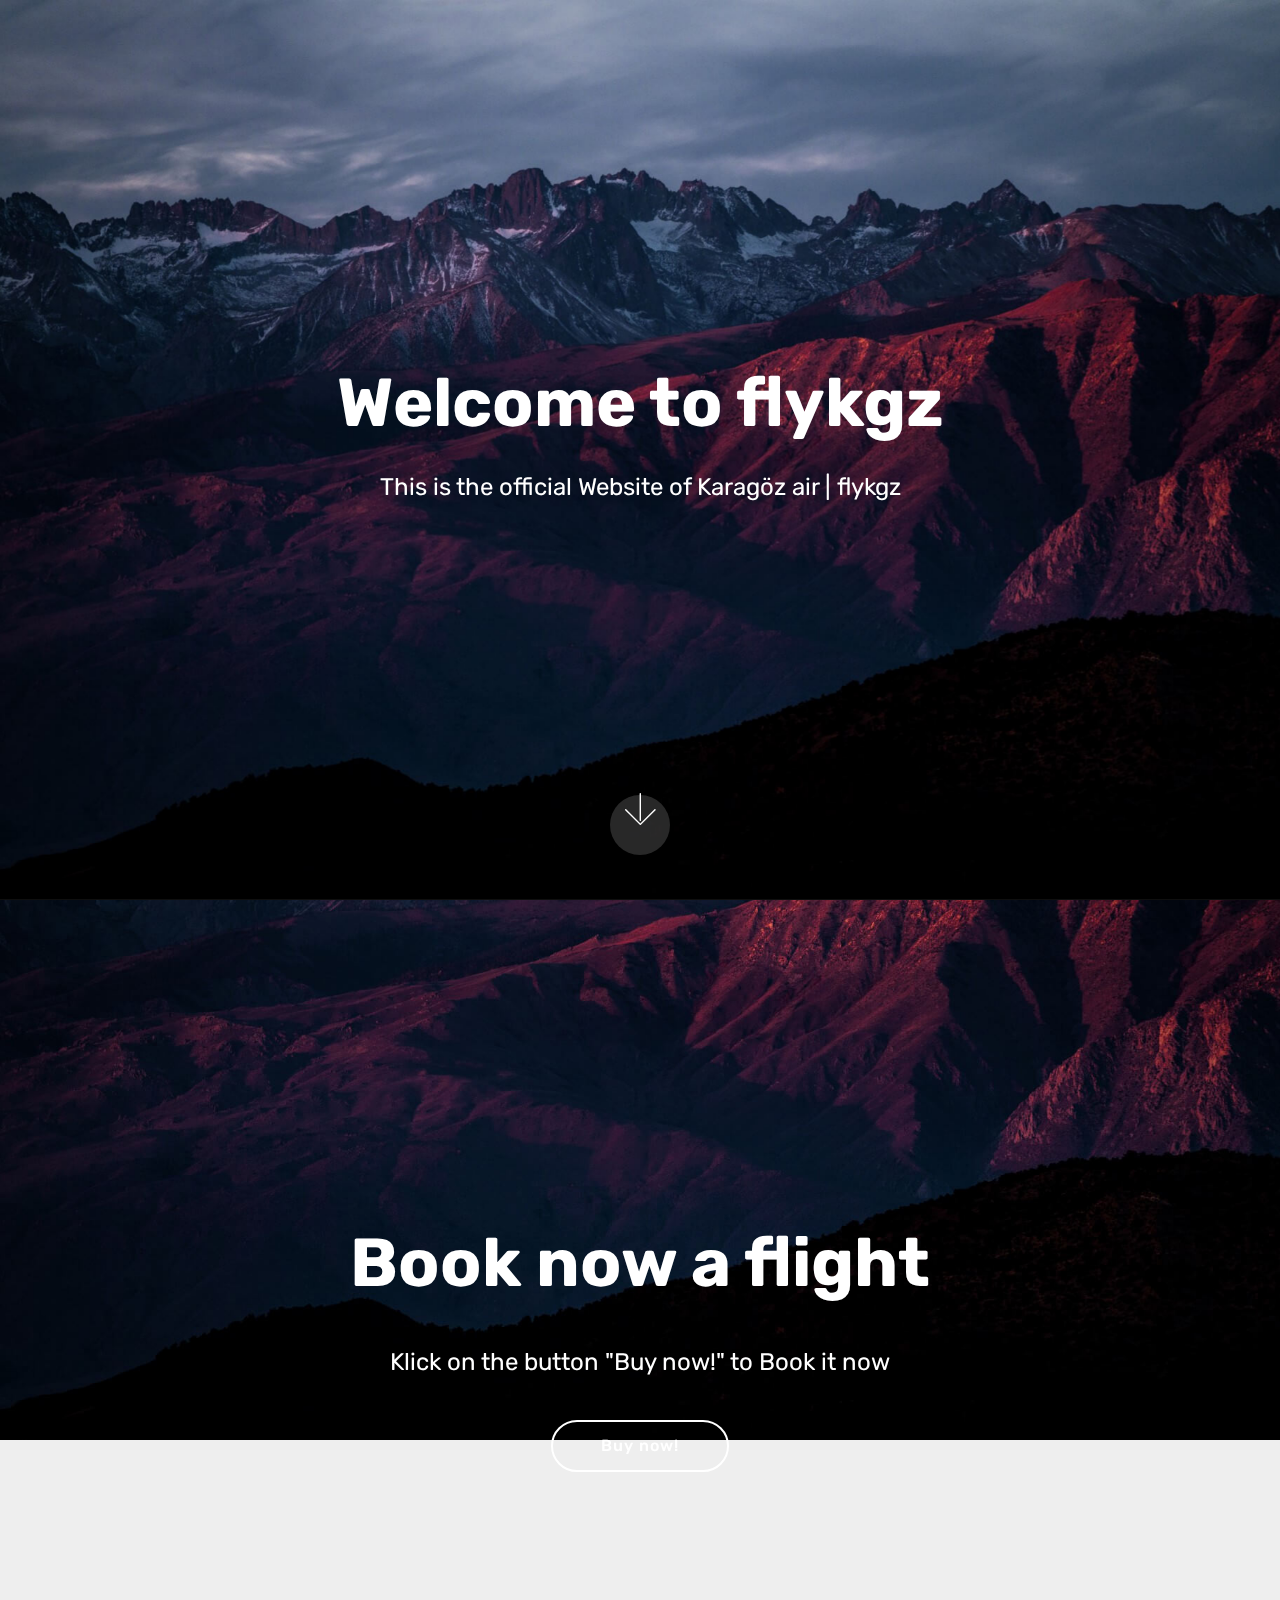
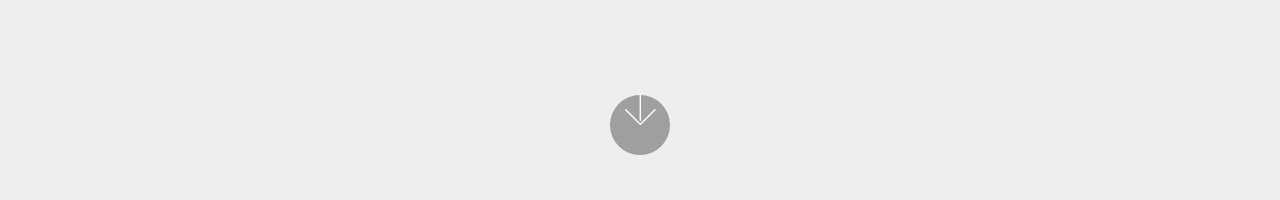
==== index.html @ a1744040 "create github pages" ====
<!DOCTYPE html>
<html >
<head>
  <!-- Site made with Mobirise Website Builder v4.7.2, https://mobirise.com -->
  <meta charset="UTF-8">
  <meta http-equiv="X-UA-Compatible" content="IE=edge">
  <meta name="generator" content="Mobirise v4.7.2, mobirise.com">
  <meta name="viewport" content="width=device-width, initial-scale=1, minimum-scale=1">
  <link rel="shortcut icon" href="assets/images/logo4.png" type="image/x-icon">
  <meta name="description" content="">
  <title>Home</title>
  <link rel="stylesheet" href="assets/web/assets/mobirise-icons/mobirise-icons.css">
  <link rel="stylesheet" href="assets/tether/tether.min.css">
  <link rel="stylesheet" href="assets/bootstrap/css/bootstrap.min.css">
  <link rel="stylesheet" href="assets/bootstrap/css/bootstrap-grid.min.css">
  <link rel="stylesheet" href="assets/bootstrap/css/bootstrap-reboot.min.css">
  <link rel="stylesheet" href="assets/theme/css/style.css">
  <link rel="stylesheet" href="assets/mobirise/css/mbr-additional.css" type="text/css">
  
  
  
</head>
<body>
  <section class="cid-qRtI6xSHS1 mbr-fullscreen mbr-parallax-background" id="header2-f">

    

    

    <div class="container align-center">
        <div class="row justify-content-md-center">
            <div class="mbr-white col-md-10">
                <h1 class="mbr-section-title mbr-bold pb-3 mbr-fonts-style display-1">
                    Welcome to flykgz</h1>
                
                <p class="mbr-text pb-3 mbr-fonts-style display-5">This is the official Website of Karagöz air | flykgz</p>
                
            </div>
        </div>
    </div>
    <div class="mbr-arrow hidden-sm-down" aria-hidden="true">
        <a href="#next">
            <i class="mbri-down mbr-iconfont"></i>
        </a>
    </div>
</section>

<section class="engine"><a href="https://mobirise.me/r">free bootstrap template</a></section><section class="cid-qRtIk9mfCb mbr-fullscreen mbr-parallax-background" id="header2-h">

    

    

    <div class="container align-center">
        <div class="row justify-content-md-center">
            <div class="mbr-white col-md-10">
                <h1 class="mbr-section-title mbr-bold pb-3 mbr-fonts-style display-1"><p>
                    Book now a flight</p></h1>
                
                <p class="mbr-text pb-3 mbr-fonts-style display-5">
                    Klick on the button "Buy now!" to Book it now</p>
                <div class="mbr-section-btn"><a class="btn btn-md btn-white-outline display-4" href="https://mobirise.com">Buy now!</a></div>
            </div>
        </div>
    </div>
    <div class="mbr-arrow hidden-sm-down" aria-hidden="true">
        <a href="#next">
            <i class="mbri-down mbr-iconfont"></i>
        </a>
    </div>
</section>


  <script src="assets/web/assets/jquery/jquery.min.js"></script>
  <script src="assets/popper/popper.min.js"></script>
  <script src="assets/tether/tether.min.js"></script>
  <script src="assets/bootstrap/js/bootstrap.min.js"></script>
  <script src="assets/smoothscroll/smooth-scroll.js"></script>
  <script src="assets/parallax/jarallax.min.js"></script>
  <script src="assets/theme/js/script.js"></script>
  
  
</body>
</html>
---- assets/web/assets/mobirise-icons/mobirise-icons.css ----
@font-face {
  font-family: 'MobiriseIcons';
  src:  url('mobirise-icons.eot?spat4u');
  src:  url('mobirise-icons.eot?spat4u#iefix') format('embedded-opentype'),
    url('mobirise-icons.ttf?spat4u') format('truetype'),
    url('mobirise-icons.woff?spat4u') format('woff'),
    url('mobirise-icons.svg?spat4u#MobiriseIcons') format('svg');
  font-weight: normal;
  font-style: normal;
}

[class^="mbri-"], [class*=" mbri-"] {
  /* use !important to prevent issues with browser extensions that change fonts */
  font-family: MobiriseIcons !important;
  speak: none;
  font-style: normal;
  font-weight: normal;
  font-variant: normal;
  text-transform: none;
  line-height: 1;

  /* Better Font Rendering =========== */
  -webkit-font-smoothing: antialiased;
  -moz-osx-font-smoothing: grayscale;
}

.mbri-add-submenu:before {
  content: "\e900";
}
.mbri-alert:before {
  content: "\e901";
}
.mbri-align-center:before {
  content: "\e902";
}
.mbri-align-justify:before {
  content: "\e903";
}
.mbri-align-left:before {
  content: "\e904";
}
.mbri-align-right:before {
  content: "\e905";
}
.mbri-android:before {
  content: "\e906";
}
.mbri-apple:before {
  content: "\e907";
}
.mbri-arrow-down:before {
  content: "\e908";
}
.mbri-arrow-next:before {
  content: "\e909";
}
.mbri-arrow-prev:before {
  content: "\e90a";
}
.mbri-arrow-up:before {
  content: "\e90b";
}
.mbri-bold:before {
  content: "\e90c";
}
.mbri-bookmark:before {
  content: "\e90d";
}
.mbri-bootstrap:before {
  content: "\e90e";
}
.mbri-briefcase:before {
  content: "\e90f";
}
.mbri-browse:before {
  content: "\e910";
}
.mbri-bulleted-list:before {
  content: "\e911";
}
.mbri-calendar:before {
  content: "\e912";
}
.mbri-camera:before {
  content: "\e913";
}
.mbri-cart-add:before {
  content: "\e914";
}
.mbri-cart-full:before {
  content: "\e915";
}
.mbri-cash:before {
  content: "\e916";
}
.mbri-change-style:before {
  content: "\e917";
}
.mbri-chat:before {
  content: "\e918";
}
.mbri-clock:before {
  content: "\e919";
}
.mbri-close:before {
  content: "\e91a";
}
.mbri-cloud:before {
  content: "\e91b";
}
.mbri-code:before {
  content: "\e91c";
}
.mbri-contact-form:before {
  content: "\e91d";
}
.mbri-credit-card:before {
  content: "\e91e";
}
.mbri-cursor-click:before {
  content: "\e91f";
}
.mbri-cust-feedback:before {
  content: "\e920";
}
.mbri-database:before {
  content: "\e921";
}
.mbri-delivery:before {
  content: "\e922";
}
.mbri-desktop:before {
  content: "\e923";
}
.mbri-devices:before {
  content: "\e924";
}
.mbri-down:before {
  content: "\e925";
}
.mbri-download:before {
  content: "\e989";
}
.mbri-drag-n-drop:before {
  content: "\e927";
}
.mbri-drag-n-drop2:before {
  content: "\e928";
}
.mbri-edit:before {
  content: "\e929";
}
.mbri-edit2:before {
  content: "\e92a";
}
.mbri-error:before {
  content: "\e92b";
}
.mbri-extension:before {
  content: "\e92c";
}
.mbri-features:before {
  content: "\e92d";
}
.mbri-file:before {
  content: "\e92e";
}
.mbri-flag:before {
  content: "\e92f";
}
.mbri-folder:before {
  content: "\e930";
}
.mbri-gift:before {
  content: "\e931";
}
.mbri-github:before {
  content: "\e932";
}
.mbri-globe:before {
  content: "\e933";
}
.mbri-globe-2:before {
  content: "\e934";
}
.mbri-growing-chart:before {
  content: "\e935";
}
.mbri-hearth:before {
  content: "\e936";
}
.mbri-help:before {
  content: "\e937";
}
.mbri-home:before {
  content: "\e938";
}
.mbri-hot-cup:before {
  content: "\e939";
}
.mbri-idea:before {
  content: "\e93a";
}
.mbri-image-gallery:before {
  content: "\e93b";
}
.mbri-image-slider:before {
  content: "\e93c";
}
.mbri-info:before {
  content: "\e93d";
}
.mbri-italic:before {
  content: "\e93e";
}
.mbri-key:before {
  content: "\e93f";
}
.mbri-laptop:before {
  content: "\e940";
}
.mbri-layers:before {
  content: "\e941";
}
.mbri-left-right:before {
  content: "\e942";
}
.mbri-left:before {
  content: "\e943";
}
.mbri-letter:before {
  content: "\e944";
}
.mbri-like:before {
  content: "\e945";
}
.mbri-link:before {
  content: "\e946";
}
.mbri-lock:before {
  content: "\e947";
}
.mbri-login:before {
  content: "\e948";
}
.mbri-logout:before {
  content: "\e949";
}
.mbri-magic-stick:before {
  content: "\e94a";
}
.mbri-map-pin:before {
  content: "\e94b";
}
.mbri-menu:before {
  content: "\e94c";
}
.mbri-mobile:before {
  content: "\e94d";
}
.mbri-mobile2:before {
  content: "\e94e";
}
.mbri-mobirise:before {
  content: "\e94f";
}
.mbri-more-horizontal:before {
  content: "\e950";
}
.mbri-more-vertical:before {
  content: "\e951";
}
.mbri-music:before {
  content: "\e952";
}
.mbri-new-file:before {
  content: "\e953";
}
.mbri-numbered-list:before {
  content: "\e954";
}
.mbri-opened-folder:before {
  content: "\e955";
}
.mbri-pages:before {
  content: "\e956";
}
.mbri-paper-plane:before {
  content: "\e957";
}
.mbri-paperclip:before {
  content: "\e958";
}
.mbri-photo:before {
  content: "\e959";
}
.mbri-photos:before {
  content: "\e95a";
}
.mbri-pin:before {
  content: "\e95b";
}
.mbri-play:before {
  content: "\e95c";
}
.mbri-plus:before {
  content: "\e95d";
}
.mbri-preview:before {
  content: "\e95e";
}
.mbri-print:before {
  content: "\e95f";
}
.mbri-protect:before {
  content: "\e960";
}
.mbri-question:before {
  content: "\e961";
}
.mbri-quote-left:before {
  content: "\e962";
}
.mbri-quote-right:before {
  content: "\e963";
}
.mbri-refresh:before {
  content: "\e964";
}
.mbri-responsive:before {
  content: "\e965";
}
.mbri-right:before {
  content: "\e966";
}
.mbri-rocket:before {
  content: "\e967";
}
.mbri-sad-face:before {
  content: "\e968";
}
.mbri-sale:before {
  content: "\e969";
}
.mbri-save:before {
  content: "\e96a";
}
.mbri-search:before {
  content: "\e96b";
}
.mbri-setting:before {
  content: "\e96c";
}
.mbri-setting2:before {
  content: "\e96d";
}
.mbri-setting3:before {
  content: "\e96e";
}
.mbri-share:before {
  content: "\e96f";
}
.mbri-shopping-bag:before {
  content: "\e970";
}
.mbri-shopping-basket:before {
  content: "\e971";
}
.mbri-shopping-cart:before {
  content: "\e972";
}
.mbri-sites:before {
  content: "\e973";
}
.mbri-smile-face:before {
  content: "\e974";
}
.mbri-speed:before {
  content: "\e975";
}
.mbri-star:before {
  content: "\e976";
}
.mbri-success:before {
  content: "\e977";
}
.mbri-sun:before {
  content: "\e978";
}
.mbri-sun2:before {
  content: "\e979";
}
.mbri-tablet:before {
  content: "\e97a";
}
.mbri-tablet-vertical:before {
  content: "\e97b";
}
.mbri-target:before {
  content: "\e97c";
}
.mbri-timer:before {
  content: "\e97d";
}
.mbri-to-ftp:before {
  content: "\e97e";
}
.mbri-to-local-drive:before {
  content: "\e97f";
}
.mbri-touch-swipe:before {
  content: "\e980";
}
.mbri-touch:before {
  content: "\e981";
}
.mbri-trash:before {
  content: "\e982";
}
.mbri-underline:before {
  content: "\e983";
}
.mbri-unlink:before {
  content: "\e984";
}
.mbri-unlock:before {
  content: "\e985";
}
.mbri-up-down:before {
  content: "\e986";
}
.mbri-up:before {
  content: "\e987";
}
.mbri-update:before {
  content: "\e988";
}
.mbri-upload:before {
 content: "\e926"; 
}
.mbri-user:before {
  content: "\e98a";
}
.mbri-user2:before {
  content: "\e98b";
}
.mbri-users:before {
  content: "\e98c";
}
.mbri-video:before {
  content: "\e98d";
}
.mbri-video-play:before {
  content: "\e98e";
}
.mbri-watch:before {
  content: "\e98f";
}
.mbri-website-theme:before {
  content: "\e990";
}
.mbri-wifi:before {
  content: "\e991";
}
.mbri-windows:before {
  content: "\e992";
}
.mbri-zoom-out:before {
  content: "\e993";
}
.mbri-redo:before {
  content: "\e994";
}
.mbri-undo:before {
  content: "\e995";
}
---- assets/theme/css/style.css ----
/*!
 * Mobirise v4 theme (https://mobirise.com/)
 * Copyright 2017 Mobirise
 */
section {
  background-color: #eeeeee; }

section,
.container,
.container-fluid {
  position: relative;
  word-wrap: break-word; }

a.mbr-iconfont:hover {
  text-decoration: none; }

.article .lead p, .article .lead ul, .article .lead ol, .article .lead pre, .article .lead blockquote {
  margin-bottom: 0; }

a {
  font-style: normal;
  font-weight: 400;
  cursor: pointer; }
  a, a:hover {
    text-decoration: none; }

figure {
  margin-bottom: 0; }

body {
  color: #232323; }

h1, h2, h3, h4, h5, h6,
.h1, .h2, .h3, .h4, .h5, .h6,
.display-1, .display-2, .display-3, .display-4 {
  line-height: 1;
  word-break: break-word;
  word-wrap: break-word; }

b, strong {
  font-weight: bold; }

blockquote {
  padding: 10px 0 10px 20px;
  position: relative;
  border-left: 2px solid;
  border-color: #ff3366; }

input:-webkit-autofill, input:-webkit-autofill:hover, input:-webkit-autofill:focus, input:-webkit-autofill:active {
  transition-delay: 9999s;
  transition-property: background-color, color; }

textarea[type="hidden"] {
  display: none; }

body {
  position: relative; }

section {
  background-position: 50% 50%;
  background-repeat: no-repeat;
  background-size: cover; }
  section .mbr-background-video,
  section .mbr-background-video-preview {
    position: absolute;
    bottom: 0;
    left: 0;
    right: 0;
    top: 0; }

.hidden {
  visibility: hidden; }

.mbr-z-index20 {
  z-index: 20; }

/*! Base colors */
.mbr-white {
  color: #ffffff; }

.mbr-black {
  color: #000000; }

.mbr-bg-white {
  background-color: #ffffff; }

.mbr-bg-black {
  background-color: #000000; }

/*! Text-aligns */
.align-left {
  text-align: left; }

.align-center {
  text-align: center; }

.align-right {
  text-align: right; }

@media (max-width: 767px) {
  .align-left, .align-center, .align-right, .mbr-section-btn, .mbr-section-title {
    text-align: center; } }
/*! Font-weight  */
.mbr-light {
  font-weight: 300; }

.mbr-regular {
  font-weight: 400; }

.mbr-semibold {
  font-weight: 500; }

.mbr-bold {
  font-weight: 700; }

/*! Media  */
.media-size-item {
  -webkit-flex: 1 1 auto;
  -moz-flex: 1 1 auto;
  -ms-flex: 1 1 auto;
  -o-flex: 1 1 auto;
  flex: 1 1 auto; }

.media-content {
  -webkit-flex-basis: 100%;
  flex-basis: 100%; }

.media-container-row {
  display: -ms-flexbox;
  display: -webkit-flex;
  display: flex;
  -webkit-flex-direction: row;
  -ms-flex-direction: row;
  flex-direction: row;
  -webkit-flex-wrap: wrap;
  -ms-flex-wrap: wrap;
  flex-wrap: wrap;
  -webkit-justify-content: center;
  -ms-flex-pack: center;
  justify-content: center;
  -webkit-align-content: center;
  -ms-flex-line-pack: center;
  align-content: center;
  -webkit-align-items: start;
  -ms-flex-align: start;
  align-items: start; }
  .media-container-row .media-size-item {
    width: 400px; }

.media-container-column {
  display: -ms-flexbox;
  display: -webkit-flex;
  display: flex;
  -webkit-flex-direction: column;
  -ms-flex-direction: column;
  flex-direction: column;
  -webkit-flex-wrap: wrap;
  -ms-flex-wrap: wrap;
  flex-wrap: wrap;
  -webkit-justify-content: center;
  -ms-flex-pack: center;
  justify-content: center;
  -webkit-align-content: center;
  -ms-flex-line-pack: center;
  align-content: center;
  -webkit-align-items: stretch;
  -ms-flex-align: stretch;
  align-items: stretch; }
  .media-container-column > * {
    width: 100%; }

@media (min-width: 992px) {
  .media-container-row {
    -webkit-flex-wrap: nowrap;
    -ms-flex-wrap: nowrap;
    flex-wrap: nowrap; } }
figure {
  overflow: hidden; }

figure[mbr-media-size] {
  transition: width 0.1s; }

.mbr-figure img, .mbr-figure iframe {
  display: block;
  width: 100%; }

.card {
  background-color: transparent;
  border: none; }

.card-img {
  text-align: center;
  flex-shrink: 0; }

.media {
  max-width: 100%;
  margin: 0 auto; }

.mbr-figure {
  -ms-flex-item-align: center;
  -ms-grid-row-align: center;
  -webkit-align-self: center;
  align-self: center; }

.media-container > div {
  max-width: 100%; }

.mbr-figure img, .card-img img {
  width: 100%; }

@media (max-width: 991px) {
  .media-size-item {
    width: auto !important; }

  .media {
    width: auto; }

  .mbr-figure {
    width: 100% !important; } }
/*! Buttons */
.mbr-section-btn {
  margin-left: -.25rem;
  margin-right: -.25rem;
  font-size: 0; }

nav .mbr-section-btn {
  margin-left: 0rem;
  margin-right: 0rem; }

/*! Btn icon margin */
.btn .mbr-iconfont, .btn.btn-sm .mbr-iconfont {
  cursor: pointer;
  margin-right: 0.5rem; }

.btn.btn-md .mbr-iconfont, .btn.btn-md .mbr-iconfont {
  margin-right: 0.8rem; }

.mbr-regular {
  font-weight: 400; }

.mbr-semibold {
  font-weight: 500; }

.mbr-bold {
  font-weight: 700; }

[type="submit"] {
  -webkit-appearance: none; }

/*! Full-screen */
.mbr-fullscreen .mbr-overlay {
  min-height: 100vh; }

.mbr-fullscreen {
  display: flex;
  display: -webkit-flex;
  display: -moz-flex;
  display: -ms-flex;
  display: -o-flex;
  align-items: center;
  -webkit-align-items: center;
  min-height: 100vh;
  padding-top: 3rem;
  padding-bottom: 3rem; }

/*! Map */
.map {
  height: 25rem;
  position: relative; }
  .map iframe {
    width: 100%;
    height: 100%; }

/* Form */
.form-asterisk {
  font-family: initial;
  position: absolute;
  top: -2px;
  font-weight: normal; }

/*! Scroll to top arrow */
.mbr-arrow-up {
  bottom: 25px;
  right: 90px;
  position: fixed;
  text-align: right;
  z-index: 5000;
  color: #ffffff;
  font-size: 32px;
  transform: rotate(180deg);
  -webkit-transform: rotate(180deg); }

.mbr-arrow-up a {
  background: rgba(0, 0, 0, 0.2);
  border-radius: 3px;
  color: #fff;
  display: inline-block;
  height: 60px;
  width: 60px;
  outline-style: none !important;
  position: relative;
  text-decoration: none;
  transition: all .3s ease-in-out;
  cursor: pointer;
  text-align: center; }
  .mbr-arrow-up a:hover {
    background-color: rgba(0, 0, 0, 0.4); }
  .mbr-arrow-up a i {
    line-height: 60px; }

.mbr-arrow-up-icon {
  display: block;
  color: #fff; }

.mbr-arrow-up-icon::before {
  content: "\203a";
  display: inline-block;
  font-family: serif;
  font-size: 32px;
  line-height: 1;
  font-style: normal;
  position: relative;
  top: 6px;
  left: -4px;
  -webkit-transform: rotate(-90deg);
  transform: rotate(-90deg); }

/*! Arrow Down */
.mbr-arrow {
  position: absolute;
  bottom: 45px;
  left: 50%;
  width: 60px;
  height: 60px;
  cursor: pointer;
  background-color: rgba(80, 80, 80, 0.5);
  border-radius: 50%;
  -webkit-transform: translateX(-50%);
  transform: translateX(-50%); }
  .mbr-arrow > a {
    display: inline-block;
    text-decoration: none;
    outline-style: none;
    -webkit-animation: arrowdown 1.7s ease-in-out infinite;
    animation: arrowdown 1.7s ease-in-out infinite; }
    .mbr-arrow > a > i {
      position: absolute;
      top: -2px;
      left: 15px;
      font-size: 2rem; }

@keyframes arrowdown {
  0% {
    transform: translateY(0px);
    -webkit-transform: translateY(0px); }
  50% {
    transform: translateY(-5px);
    -webkit-transform: translateY(-5px); }
  100% {
    transform: translateY(0px);
    -webkit-transform: translateY(0px); } }
@-webkit-keyframes arrowdown {
  0% {
    transform: translateY(0px);
    -webkit-transform: translateY(0px); }
  50% {
    transform: translateY(-5px);
    -webkit-transform: translateY(-5px); }
  100% {
    transform: translateY(0px);
    -webkit-transform: translateY(0px); } }
@media (max-width: 500px) {
  .mbr-arrow-up {
    left: 50%;
    right: auto;
    transform: translateX(-50%) rotate(180deg);
    -webkit-transform: translateX(-50%) rotate(180deg); } }
/*Gradients animation*/
@keyframes gradient-animation {
  from {
    background-position: 0% 100%;
    animation-timing-function: ease-in-out; }
  to {
    background-position: 100% 0%;
    animation-timing-function: ease-in-out; } }
@-webkit-keyframes gradient-animation {
  from {
    background-position: 0% 100%;
    animation-timing-function: ease-in-out; }
  to {
    background-position: 100% 0%;
    animation-timing-function: ease-in-out; } }
.bg-gradient {
  background-size: 200% 200%;
  animation: gradient-animation 5s infinite alternate;
  -webkit-animation: gradient-animation 5s infinite alternate; }

.menu .navbar-brand {
  display: -webkit-flex; }
  .menu .navbar-brand span {
    display: flex;
    display: -webkit-flex; }
  .menu .navbar-brand .navbar-caption-wrap {
    display: -webkit-flex; }
  .menu .navbar-brand .navbar-logo img {
    display: -webkit-flex; }
@media (min-width: 768px) and (max-width: 991px) {
  .menu .navbar-toggleable-sm .navbar-nav {
    display: -webkit-box;
    display: -webkit-flex;
    display: -ms-flexbox; } }
@media (min-width: 992px) {
  .menu .navbar-nav.nav-dropdown {
    display: -webkit-flex; }
  .menu .navbar-toggleable-sm .navbar-collapse {
    display: -webkit-flex !important; } }

/*# sourceMappingURL=style.css.map */
.engine {
	position: absolute;
	text-indent: -2400px;
	text-align: center;
	padding: 0;
	top: 0;
	left: -2400px;
}
---- assets/mobirise/css/mbr-additional.css ----
@import url(https://fonts.googleapis.com/css?family=Rubik:300,300i,400,400i,500,500i,700,700i,900,900i);





body {
  font-style: normal;
  line-height: 1.5;
}
.mbr-section-title {
  font-style: normal;
  line-height: 1.2;
}
.mbr-section-subtitle {
  line-height: 1.3;
}
.mbr-text {
  font-style: normal;
  line-height: 1.6;
}
.display-1 {
  font-family: 'Rubik', sans-serif;
  font-size: 4.25rem;
}
.display-1 > .mbr-iconfont {
  font-size: 6.8rem;
}
.display-2 {
  font-family: 'Rubik', sans-serif;
  font-size: 3rem;
}
.display-2 > .mbr-iconfont {
  font-size: 4.8rem;
}
.display-4 {
  font-family: 'Rubik', sans-serif;
  font-size: 1rem;
}
.display-4 > .mbr-iconfont {
  font-size: 1.6rem;
}
.display-5 {
  font-family: 'Rubik', sans-serif;
  font-size: 1.5rem;
}
.display-5 > .mbr-iconfont {
  font-size: 2.4rem;
}
.display-7 {
  font-family: 'Rubik', sans-serif;
  font-size: 1rem;
}
.display-7 > .mbr-iconfont {
  font-size: 1.6rem;
}
/* ---- Fluid typography for mobile devices ---- */
/* 1.4 - font scale ratio ( bootstrap == 1.42857 ) */
/* 100vw - current viewport width */
/* (48 - 20)  48 == 48rem == 768px, 20 == 20rem == 320px(minimal supported viewport) */
/* 0.65 - min scale variable, may vary */
@media (max-width: 768px) {
  .display-1 {
    font-size: 3.4rem;
    font-size: calc( 2.1374999999999997rem + (4.25 - 2.1374999999999997) * ((100vw - 20rem) / (48 - 20)));
    line-height: calc( 1.4 * (2.1374999999999997rem + (4.25 - 2.1374999999999997) * ((100vw - 20rem) / (48 - 20))));
  }
  .display-2 {
    font-size: 2.4rem;
    font-size: calc( 1.7rem + (3 - 1.7) * ((100vw - 20rem) / (48 - 20)));
    line-height: calc( 1.4 * (1.7rem + (3 - 1.7) * ((100vw - 20rem) / (48 - 20))));
  }
  .display-4 {
    font-size: 0.8rem;
    font-size: calc( 1rem + (1 - 1) * ((100vw - 20rem) / (48 - 20)));
    line-height: calc( 1.4 * (1rem + (1 - 1) * ((100vw - 20rem) / (48 - 20))));
  }
  .display-5 {
    font-size: 1.2rem;
    font-size: calc( 1.175rem + (1.5 - 1.175) * ((100vw - 20rem) / (48 - 20)));
    line-height: calc( 1.4 * (1.175rem + (1.5 - 1.175) * ((100vw - 20rem) / (48 - 20))));
  }
}
/* Buttons */
.btn {
  font-weight: 500;
  border-width: 2px;
  font-style: normal;
  letter-spacing: 1px;
  margin: .4rem .8rem;
  white-space: normal;
  -webkit-transition: all 0.3s ease-in-out;
  -moz-transition: all 0.3s ease-in-out;
  transition: all 0.3s ease-in-out;
  padding: 1rem 3rem;
  border-radius: 3px;
  display: inline-flex;
  align-items: center;
  justify-content: center;
  word-break: break-word;
}
.btn-sm {
  font-weight: 500;
  letter-spacing: 1px;
  -webkit-transition: all 0.3s ease-in-out;
  -moz-transition: all 0.3s ease-in-out;
  transition: all 0.3s ease-in-out;
  padding: 0.6rem 1.5rem;
  border-radius: 3px;
}
.btn-md {
  font-weight: 500;
  letter-spacing: 1px;
  margin: .4rem .8rem !important;
  -webkit-transition: all 0.3s ease-in-out;
  -moz-transition: all 0.3s ease-in-out;
  transition: all 0.3s ease-in-out;
  padding: 1rem 3rem;
  border-radius: 3px;
}
.btn-lg {
  font-weight: 500;
  letter-spacing: 1px;
  margin: .4rem .8rem !important;
  -webkit-transition: all 0.3s ease-in-out;
  -moz-transition: all 0.3s ease-in-out;
  transition: all 0.3s ease-in-out;
  padding: 1.2rem 3.2rem;
  border-radius: 3px;
}
.bg-primary {
  background-color: #149dcc !important;
}
.bg-success {
  background-color: #f7ed4a !important;
}
.bg-info {
  background-color: #82786e !important;
}
.bg-warning {
  background-color: #879a9f !important;
}
.bg-danger {
  background-color: #b1a374 !important;
}
.btn-primary,
.btn-primary:active {
  background-color: #149dcc !important;
  border-color: #149dcc !important;
  color: #ffffff !important;
}
.btn-primary:hover,
.btn-primary:focus,
.btn-primary.focus,
.btn-primary.active {
  color: #ffffff !important;
  background-color: #0d6786 !important;
  border-color: #0d6786 !important;
}
.btn-primary.disabled,
.btn-primary:disabled {
  color: #ffffff !important;
  background-color: #0d6786 !important;
  border-color: #0d6786 !important;
}
.btn-secondary,
.btn-secondary:active {
  background-color: #ff3366 !important;
  border-color: #ff3366 !important;
  color: #ffffff !important;
}
.btn-secondary:hover,
.btn-secondary:focus,
.btn-secondary.focus,
.btn-secondary.active {
  color: #ffffff !important;
  background-color: #e50039 !important;
  border-color: #e50039 !important;
}
.btn-secondary.disabled,
.btn-secondary:disabled {
  color: #ffffff !important;
  background-color: #e50039 !important;
  border-color: #e50039 !important;
}
.btn-info,
.btn-info:active {
  background-color: #82786e !important;
  border-color: #82786e !important;
  color: #ffffff !important;
}
.btn-info:hover,
.btn-info:focus,
.btn-info.focus,
.btn-info.active {
  color: #ffffff !important;
  background-color: #59524b !important;
  border-color: #59524b !important;
}
.btn-info.disabled,
.btn-info:disabled {
  color: #ffffff !important;
  background-color: #59524b !important;
  border-color: #59524b !important;
}
.btn-success,
.btn-success:active {
  background-color: #f7ed4a !important;
  border-color: #f7ed4a !important;
  color: #3f3c03 !important;
}
.btn-success:hover,
.btn-success:focus,
.btn-success.focus,
.btn-success.active {
  color: #3f3c03 !important;
  background-color: #eadd0a !important;
  border-color: #eadd0a !important;
}
.btn-success.disabled,
.btn-success:disabled {
  color: #3f3c03 !important;
  background-color: #eadd0a !important;
  border-color: #eadd0a !important;
}
.btn-warning,
.btn-warning:active {
  background-color: #879a9f !important;
  border-color: #879a9f !important;
  color: #ffffff !important;
}
.btn-warning:hover,
.btn-warning:focus,
.btn-warning.focus,
.btn-warning.active {
  color: #ffffff !important;
  background-color: #617479 !important;
  border-color: #617479 !important;
}
.btn-warning.disabled,
.btn-warning:disabled {
  color: #ffffff !important;
  background-color: #617479 !important;
  border-color: #617479 !important;
}
.btn-danger,
.btn-danger:active {
  background-color: #b1a374 !important;
  border-color: #b1a374 !important;
  color: #ffffff !important;
}
.btn-danger:hover,
.btn-danger:focus,
.btn-danger.focus,
.btn-danger.active {
  color: #ffffff !important;
  background-color: #8b7d4e !important;
  border-color: #8b7d4e !important;
}
.btn-danger.disabled,
.btn-danger:disabled {
  color: #ffffff !important;
  background-color: #8b7d4e !important;
  border-color: #8b7d4e !important;
}
.btn-white {
  color: #333333 !important;
}
.btn-white,
.btn-white:active {
  background-color: #ffffff !important;
  border-color: #ffffff !important;
  color: #808080 !important;
}
.btn-white:hover,
.btn-white:focus,
.btn-white.focus,
.btn-white.active {
  color: #808080 !important;
  background-color: #d9d9d9 !important;
  border-color: #d9d9d9 !important;
}
.btn-white.disabled,
.btn-white:disabled {
  color: #808080 !important;
  background-color: #d9d9d9 !important;
  border-color: #d9d9d9 !important;
}
.btn-black,
.btn-black:active {
  background-color: #333333 !important;
  border-color: #333333 !important;
  color: #ffffff !important;
}
.btn-black:hover,
.btn-black:focus,
.btn-black.focus,
.btn-black.active {
  color: #ffffff !important;
  background-color: #0d0d0d !important;
  border-color: #0d0d0d !important;
}
.btn-black.disabled,
.btn-black:disabled {
  color: #ffffff !important;
  background-color: #0d0d0d !important;
  border-color: #0d0d0d !important;
}
.btn-primary-outline,
.btn-primary-outline:active {
  background: none;
  border-color: #0b566f;
  color: #0b566f;
}
.btn-primary-outline:hover,
.btn-primary-outline:focus,
.btn-primary-outline.focus,
.btn-primary-outline.active {
  color: #ffffff;
  background-color: #149dcc;
  border-color: #149dcc;
}
.btn-primary-outline.disabled,
.btn-primary-outline:disabled {
  color: #ffffff !important;
  background-color: #149dcc !important;
  border-color: #149dcc !important;
}
.btn-secondary-outline,
.btn-secondary-outline:active {
  background: none;
  border-color: #cc0033;
  color: #cc0033;
}
.btn-secondary-outline:hover,
.btn-secondary-outline:focus,
.btn-secondary-outline.focus,
.btn-secondary-outline.active {
  color: #ffffff;
  background-color: #ff3366;
  border-color: #ff3366;
}
.btn-secondary-outline.disabled,
.btn-secondary-outline:disabled {
  color: #ffffff !important;
  background-color: #ff3366 !important;
  border-color: #ff3366 !important;
}
.btn-info-outline,
.btn-info-outline:active {
  background: none;
  border-color: #4b453f;
  color: #4b453f;
}
.btn-info-outline:hover,
.btn-info-outline:focus,
.btn-info-outline.focus,
.btn-info-outline.active {
  color: #ffffff;
  background-color: #82786e;
  border-color: #82786e;
}
.btn-info-outline.disabled,
.btn-info-outline:disabled {
  color: #ffffff !important;
  background-color: #82786e !important;
  border-color: #82786e !important;
}
.btn-success-outline,
.btn-success-outline:active {
  background: none;
  border-color: #d2c609;
  color: #d2c609;
}
.btn-success-outline:hover,
.btn-success-outline:focus,
.btn-success-outline.focus,
.btn-success-outline.active {
  color: #3f3c03;
  background-color: #f7ed4a;
  border-color: #f7ed4a;
}
.btn-success-outline.disabled,
.btn-success-outline:disabled {
  color: #3f3c03 !important;
  background-color: #f7ed4a !important;
  border-color: #f7ed4a !important;
}
.btn-warning-outline,
.btn-warning-outline:active {
  background: none;
  border-color: #55666b;
  color: #55666b;
}
.btn-warning-outline:hover,
.btn-warning-outline:focus,
.btn-warning-outline.focus,
.btn-warning-outline.active {
  color: #ffffff;
  background-color: #879a9f;
  border-color: #879a9f;
}
.btn-warning-outline.disabled,
.btn-warning-outline:disabled {
  color: #ffffff !important;
  background-color: #879a9f !important;
  border-color: #879a9f !important;
}
.btn-danger-outline,
.btn-danger-outline:active {
  background: none;
  border-color: #7a6e45;
  color: #7a6e45;
}
.btn-danger-outline:hover,
.btn-danger-outline:focus,
.btn-danger-outline.focus,
.btn-danger-outline.active {
  color: #ffffff;
  background-color: #b1a374;
  border-color: #b1a374;
}
.btn-danger-outline.disabled,
.btn-danger-outline:disabled {
  color: #ffffff !important;
  background-color: #b1a374 !important;
  border-color: #b1a374 !important;
}
.btn-black-outline,
.btn-black-outline:active {
  background: none;
  border-color: #000000;
  color: #000000;
}
.btn-black-outline:hover,
.btn-black-outline:focus,
.btn-black-outline.focus,
.btn-black-outline.active {
  color: #ffffff;
  background-color: #333333;
  border-color: #333333;
}
.btn-black-outline.disabled,
.btn-black-outline:disabled {
  color: #ffffff !important;
  background-color: #333333 !important;
  border-color: #333333 !important;
}
.btn-white-outline,
.btn-white-outline:active,
.btn-white-outline.active {
  background: none;
  border-color: #ffffff;
  color: #ffffff;
}
.btn-white-outline:hover,
.btn-white-outline:focus,
.btn-white-outline.focus {
  color: #333333;
  background-color: #ffffff;
  border-color: #ffffff;
}
.text-primary {
  color: #149dcc !important;
}
.text-secondary {
  color: #ff3366 !important;
}
.text-success {
  color: #f7ed4a !important;
}
.text-info {
  color: #82786e !important;
}
.text-warning {
  color: #879a9f !important;
}
.text-danger {
  color: #b1a374 !important;
}
.text-white {
  color: #ffffff !important;
}
.text-black {
  color: #000000 !important;
}
a.text-primary:hover,
a.text-primary:focus {
  color: #0b566f !important;
}
a.text-secondary:hover,
a.text-secondary:focus {
  color: #cc0033 !important;
}
a.text-success:hover,
a.text-success:focus {
  color: #d2c609 !important;
}
a.text-info:hover,
a.text-info:focus {
  color: #4b453f !important;
}
a.text-warning:hover,
a.text-warning:focus {
  color: #55666b !important;
}
a.text-danger:hover,
a.text-danger:focus {
  color: #7a6e45 !important;
}
a.text-white:hover,
a.text-white:focus {
  color: #b3b3b3 !important;
}
a.text-black:hover,
a.text-black:focus {
  color: #4d4d4d !important;
}
.alert-success {
  background-color: #70c770;
}
.alert-info {
  background-color: #82786e;
}
.alert-warning {
  background-color: #879a9f;
}
.alert-danger {
  background-color: #b1a374;
}
.mbr-section-btn a.btn:not(.btn-form) {
  border-radius: 100px;
}
.mbr-section-btn a.btn:not(.btn-form):hover,
.mbr-section-btn a.btn:not(.btn-form):focus {
  box-shadow: none !important;
}
.mbr-section-btn a.btn:not(.btn-form):hover,
.mbr-section-btn a.btn:not(.btn-form):focus {
  box-shadow: 0 10px 40px 0 rgba(0, 0, 0, 0.2) !important;
  -webkit-box-shadow: 0 10px 40px 0 rgba(0, 0, 0, 0.2) !important;
}
.mbr-gallery-filter li a {
  border-radius: 100px !important;
}
.mbr-gallery-filter li.active .btn {
  background-color: #149dcc;
  border-color: #149dcc;
  color: #ffffff;
}
.mbr-gallery-filter li.active .btn:focus {
  box-shadow: none;
}
.nav-tabs .nav-link {
  border-radius: 100px !important;
}
.btn-form {
  border-radius: 0;
}
.btn-form:hover {
  cursor: pointer;
}
a,
a:hover {
  color: #149dcc;
}
.mbr-plan-header.bg-primary .mbr-plan-subtitle,
.mbr-plan-header.bg-primary .mbr-plan-price-desc {
  color: #b4e6f8;
}
.mbr-plan-header.bg-success .mbr-plan-subtitle,
.mbr-plan-header.bg-success .mbr-plan-price-desc {
  color: #ffffff;
}
.mbr-plan-header.bg-info .mbr-plan-subtitle,
.mbr-plan-header.bg-info .mbr-plan-price-desc {
  color: #beb8b2;
}
.mbr-plan-header.bg-warning .mbr-plan-subtitle,
.mbr-plan-header.bg-warning .mbr-plan-price-desc {
  color: #ced6d8;
}
.mbr-plan-header.bg-danger .mbr-plan-subtitle,
.mbr-plan-header.bg-danger .mbr-plan-price-desc {
  color: #dfd9c6;
}
/* Scroll to top button*/
.scrollToTop_wraper {
  display: none;
}
#scrollToTop a i:before {
  content: '';
  position: absolute;
  height: 40%;
  top: 25%;
  background: #fff;
  width: 2px;
  left: calc(50% - 1px);
}
#scrollToTop a i:after {
  content: '';
  position: absolute;
  display: block;
  border-top: 2px solid #fff;
  border-right: 2px solid #fff;
  width: 40%;
  height: 40%;
  left: 30%;
  bottom: 30%;
  transform: rotate(135deg);
}
/* Others*/
.note-check a[data-value=Rubik] {
  font-style: normal;
}
.mbr-arrow a {
  color: #ffffff;
}
@media (max-width: 767px) {
  .mbr-arrow {
    display: none;
  }
}
.form-control-label {
  position: relative;
  cursor: pointer;
  margin-bottom: .357em;
  padding: 0;
}
.alert {
  color: #ffffff;
  border-radius: 0;
  border: 0;
  font-size: .875rem;
  line-height: 1.5;
  margin-bottom: 1.875rem;
  padding: 1.25rem;
  position: relative;
}
.alert.alert-form::after {
  background-color: inherit;
  bottom: -7px;
  content: "";
  display: block;
  height: 14px;
  left: 50%;
  margin-left: -7px;
  position: absolute;
  transform: rotate(45deg);
  width: 14px;
}
.form-control {
  background-color: #f5f5f5;
  box-shadow: none;
  color: #565656;
  font-family: 'Rubik', sans-serif;
  font-size: 1rem;
  line-height: 1.43;
  min-height: 3.5em;
  padding: 1.07em .5em;
}
.form-control > .mbr-iconfont {
  font-size: 1.6rem;
}
.form-control,
.form-control:focus {
  border: 1px solid #e8e8e8;
}
.form-active .form-control:invalid {
  border-color: red;
}
.mbr-overlay {
  background-color: #000;
  bottom: 0;
  left: 0;
  opacity: .5;
  position: absolute;
  right: 0;
  top: 0;
  z-index: 0;
}
blockquote {
  font-style: italic;
  padding: 10px 0 10px 20px;
  font-size: 1.09rem;
  position: relative;
  border-color: #149dcc;
  border-width: 3px;
}
ul,
ol,
pre,
blockquote {
  margin-bottom: 2.3125rem;
}
pre {
  background: #f4f4f4;
  padding: 10px 24px;
  white-space: pre-wrap;
}
.inactive {
  -webkit-user-select: none;
  -moz-user-select: none;
  -ms-user-select: none;
  user-select: none;
  pointer-events: none;
  -webkit-user-drag: none;
  user-drag: none;
}
.mbr-section__comments .row {
  justify-content: center;
}
/* Forms */
.mbr-form .btn {
  margin: .4rem 0;
}
.mbr-form .input-group-btn a.btn {
  border-radius: 100px !important;
}
.mbr-form .input-group-btn a.btn:hover {
  box-shadow: 0 10px 40px 0 rgba(0, 0, 0, 0.2);
}
.mbr-form .input-group-btn button[type="submit"] {
  border-radius: 100px !important;
  padding: 1rem 3rem;
}
.mbr-form .input-group-btn button[type="submit"]:hover {
  box-shadow: 0 10px 40px 0 rgba(0, 0, 0, 0.2);
}
.form2 .form-control {
  border-top-left-radius: 100px;
  border-bottom-left-radius: 100px;
}
.form2 .input-group-btn a.btn {
  border-top-left-radius: 0 !important;
  border-bottom-left-radius: 0 !important;
}
.form2 .input-group-btn button[type="submit"] {
  border-top-left-radius: 0 !important;
  border-bottom-left-radius: 0 !important;
}
.form3 input[type="email"] {
  border-radius: 100px !important;
}
@media (max-width: 349px) {
  .form2 input[type="email"] {
    border-radius: 100px !important;
  }
  .form2 .input-group-btn a.btn {
    border-radius: 100px !important;
  }
  .form2 .input-group-btn button[type="submit"] {
    border-radius: 100px !important;
  }
}
@media (max-width: 767px) {
  .btn {
    font-size: .75rem !important;
  }
  .btn .mbr-iconfont {
    font-size: 1rem !important;
  }
}
/* Social block */
.btn-social {
  font-size: 20px;
  border-radius: 50%;
  padding: 0;
  width: 44px;
  height: 44px;
  line-height: 44px;
  text-align: center;
  position: relative;
  border: 2px solid #c0a375;
  border-color: #149dcc;
  color: #232323;
  cursor: pointer;
}
.btn-social i {
  top: 0;
  line-height: 44px;
  width: 44px;
}
.btn-social:hover {
  color: #fff;
  background: #149dcc;
}
.btn-social + .btn {
  margin-left: .1rem;
}
/* Footer */
.mbr-footer-content li::before,
.mbr-footer .mbr-contacts li::before {
  background: #149dcc;
}
.mbr-footer-content li a:hover,
.mbr-footer .mbr-contacts li a:hover {
  color: #149dcc;
}
.footer3 input[type="email"],
.footer4 input[type="email"] {
  border-radius: 100px !important;
}
.footer3 .input-group-btn a.btn,
.footer4 .input-group-btn a.btn {
  border-radius: 100px !important;
}
.footer3 .input-group-btn button[type="submit"],
.footer4 .input-group-btn button[type="submit"] {
  border-radius: 100px !important;
}
/* Headers*/
.header13 .form-inline input[type="email"],
.header14 .form-inline input[type="email"] {
  border-radius: 100px;
}
.header13 .form-inline input[type="text"],
.header14 .form-inline input[type="text"] {
  border-radius: 100px;
}
.header13 .form-inline input[type="tel"],
.header14 .form-inline input[type="tel"] {
  border-radius: 100px;
}
.header13 .form-inline a.btn,
.header14 .form-inline a.btn {
  border-radius: 100px;
}
.header13 .form-inline button,
.header14 .form-inline button {
  border-radius: 100px !important;
}
.offset-1 {
  margin-left: 8.33333%;
}
.offset-2 {
  margin-left: 16.66667%;
}
.offset-3 {
  margin-left: 25%;
}
.offset-4 {
  margin-left: 33.33333%;
}
.offset-5 {
  margin-left: 41.66667%;
}
.offset-6 {
  margin-left: 50%;
}
.offset-7 {
  margin-left: 58.33333%;
}
.offset-8 {
  margin-left: 66.66667%;
}
.offset-9 {
  margin-left: 75%;
}
.offset-10 {
  margin-left: 83.33333%;
}
.offset-11 {
  margin-left: 91.66667%;
}
@media (min-width: 576px) {
  .offset-sm-0 {
    margin-left: 0%;
  }
  .offset-sm-1 {
    margin-left: 8.33333%;
  }
  .offset-sm-2 {
    margin-left: 16.66667%;
  }
  .offset-sm-3 {
    margin-left: 25%;
  }
  .offset-sm-4 {
    margin-left: 33.33333%;
  }
  .offset-sm-5 {
    margin-left: 41.66667%;
  }
  .offset-sm-6 {
    margin-left: 50%;
  }
  .offset-sm-7 {
    margin-left: 58.33333%;
  }
  .offset-sm-8 {
    margin-left: 66.66667%;
  }
  .offset-sm-9 {
    margin-left: 75%;
  }
  .offset-sm-10 {
    margin-left: 83.33333%;
  }
  .offset-sm-11 {
    margin-left: 91.66667%;
  }
}
@media (min-width: 768px) {
  .offset-md-0 {
    margin-left: 0%;
  }
  .offset-md-1 {
    margin-left: 8.33333%;
  }
  .offset-md-2 {
    margin-left: 16.66667%;
  }
  .offset-md-3 {
    margin-left: 25%;
  }
  .offset-md-4 {
    margin-left: 33.33333%;
  }
  .offset-md-5 {
    margin-left: 41.66667%;
  }
  .offset-md-6 {
    margin-left: 50%;
  }
  .offset-md-7 {
    margin-left: 58.33333%;
  }
  .offset-md-8 {
    margin-left: 66.66667%;
  }
  .offset-md-9 {
    margin-left: 75%;
  }
  .offset-md-10 {
    margin-left: 83.33333%;
  }
  .offset-md-11 {
    margin-left: 91.66667%;
  }
}
@media (min-width: 992px) {
  .offset-lg-0 {
    margin-left: 0%;
  }
  .offset-lg-1 {
    margin-left: 8.33333%;
  }
  .offset-lg-2 {
    margin-left: 16.66667%;
  }
  .offset-lg-3 {
    margin-left: 25%;
  }
  .offset-lg-4 {
    margin-left: 33.33333%;
  }
  .offset-lg-5 {
    margin-left: 41.66667%;
  }
  .offset-lg-6 {
    margin-left: 50%;
  }
  .offset-lg-7 {
    margin-left: 58.33333%;
  }
  .offset-lg-8 {
    margin-left: 66.66667%;
  }
  .offset-lg-9 {
    margin-left: 75%;
  }
  .offset-lg-10 {
    margin-left: 83.33333%;
  }
  .offset-lg-11 {
    margin-left: 91.66667%;
  }
}
@media (min-width: 1200px) {
  .offset-xl-0 {
    margin-left: 0%;
  }
  .offset-xl-1 {
    margin-left: 8.33333%;
  }
  .offset-xl-2 {
    margin-left: 16.66667%;
  }
  .offset-xl-3 {
    margin-left: 25%;
  }
  .offset-xl-4 {
    margin-left: 33.33333%;
  }
  .offset-xl-5 {
    margin-left: 41.66667%;
  }
  .offset-xl-6 {
    margin-left: 50%;
  }
  .offset-xl-7 {
    margin-left: 58.33333%;
  }
  .offset-xl-8 {
    margin-left: 66.66667%;
  }
  .offset-xl-9 {
    margin-left: 75%;
  }
  .offset-xl-10 {
    margin-left: 83.33333%;
  }
  .offset-xl-11 {
    margin-left: 91.66667%;
  }
}
.navbar-toggler {
  -webkit-align-self: flex-start;
  -ms-flex-item-align: start;
  align-self: flex-start;
  padding: 0.25rem 0.75rem;
  font-size: 1.25rem;
  line-height: 1;
  background: transparent;
  border: 1px solid transparent;
  -webkit-border-radius: 0.25rem;
  border-radius: 0.25rem;
}
.navbar-toggler:focus,
.navbar-toggler:hover {
  text-decoration: none;
}
.navbar-toggler-icon {
  display: inline-block;
  width: 1.5em;
  height: 1.5em;
  vertical-align: middle;
  content: "";
  background: no-repeat center center;
  -webkit-background-size: 100% 100%;
  -o-background-size: 100% 100%;
  background-size: 100% 100%;
}
.navbar-toggler-left {
  position: absolute;
  left: 1rem;
}
.navbar-toggler-right {
  position: absolute;
  right: 1rem;
}
@media (max-width: 575px) {
  .navbar-toggleable .navbar-nav .dropdown-menu {
    position: static;
    float: none;
  }
  .navbar-toggleable > .container {
    padding-right: 0;
    padding-left: 0;
  }
}
@media (min-width: 576px) {
  .navbar-toggleable {
    -webkit-box-orient: horizontal;
    -webkit-box-direction: normal;
    -webkit-flex-direction: row;
    -ms-flex-direction: row;
    flex-direction: row;
    -webkit-flex-wrap: nowrap;
    -ms-flex-wrap: nowrap;
    flex-wrap: nowrap;
    -webkit-box-align: center;
    -webkit-align-items: center;
    -ms-flex-align: center;
    align-items: center;
  }
  .navbar-toggleable .navbar-nav {
    -webkit-box-orient: horizontal;
    -webkit-box-direction: normal;
    -webkit-flex-direction: row;
    -ms-flex-direction: row;
    flex-direction: row;
  }
  .navbar-toggleable .navbar-nav .nav-link {
    padding-right: .5rem;
    padding-left: .5rem;
  }
  .navbar-toggleable > .container {
    display: -webkit-box;
    display: -webkit-flex;
    display: -ms-flexbox;
    display: flex;
    -webkit-flex-wrap: nowrap;
    -ms-flex-wrap: nowrap;
    flex-wrap: nowrap;
    -webkit-box-align: center;
    -webkit-align-items: center;
    -ms-flex-align: center;
    align-items: center;
  }
  .navbar-toggleable .navbar-collapse {
    display: -webkit-box !important;
    display: -webkit-flex !important;
    display: -ms-flexbox !important;
    display: flex !important;
    width: 100%;
  }
  .navbar-toggleable .navbar-toggler {
    display: none;
  }
}
@media (max-width: 767px) {
  .navbar-toggleable-sm .navbar-nav .dropdown-menu {
    position: static;
    float: none;
  }
  .navbar-toggleable-sm > .container {
    padding-right: 0;
    padding-left: 0;
  }
}
@media (min-width: 768px) {
  .navbar-toggleable-sm {
    -webkit-box-orient: horizontal;
    -webkit-box-direction: normal;
    -webkit-flex-direction: row;
    -ms-flex-direction: row;
    flex-direction: row;
    -webkit-flex-wrap: nowrap;
    -ms-flex-wrap: nowrap;
    flex-wrap: nowrap;
    -webkit-box-align: center;
    -webkit-align-items: center;
    -ms-flex-align: center;
    align-items: center;
  }
  .navbar-toggleable-sm .navbar-nav {
    -webkit-box-orient: horizontal;
    -webkit-box-direction: normal;
    -webkit-flex-direction: row;
    -ms-flex-direction: row;
    flex-direction: row;
  }
  .navbar-toggleable-sm .navbar-nav .nav-link {
    padding-right: .5rem;
    padding-left: .5rem;
  }
  .navbar-toggleable-sm > .container {
    display: -webkit-box;
    display: -webkit-flex;
    display: -ms-flexbox;
    display: flex;
    -webkit-flex-wrap: nowrap;
    -ms-flex-wrap: nowrap;
    flex-wrap: nowrap;
    -webkit-box-align: center;
    -webkit-align-items: center;
    -ms-flex-align: center;
    align-items: center;
  }
  .navbar-toggleable-sm .navbar-collapse {
    display: -webkit-box !important;
    display: -webkit-flex !important;
    display: -ms-flexbox !important;
    display: flex !important;
    width: 100%;
  }
  .navbar-toggleable-sm .navbar-toggler {
    display: none;
  }
}
@media (max-width: 991px) {
  .navbar-toggleable-md .navbar-nav .dropdown-menu {
    position: static;
    float: none;
  }
  .navbar-toggleable-md > .container {
    padding-right: 0;
    padding-left: 0;
  }
}
@media (min-width: 992px) {
  .navbar-toggleable-md {
    -webkit-box-orient: horizontal;
    -webkit-box-direction: normal;
    -webkit-flex-direction: row;
    -ms-flex-direction: row;
    flex-direction: row;
    -webkit-flex-wrap: nowrap;
    -ms-flex-wrap: nowrap;
    flex-wrap: nowrap;
    -webkit-box-align: center;
    -webkit-align-items: center;
    -ms-flex-align: center;
    align-items: center;
  }
  .navbar-toggleable-md .navbar-nav {
    -webkit-box-orient: horizontal;
    -webkit-box-direction: normal;
    -webkit-flex-direction: row;
    -ms-flex-direction: row;
    flex-direction: row;
  }
  .navbar-toggleable-md .navbar-nav .nav-link {
    padding-right: .5rem;
    padding-left: .5rem;
  }
  .navbar-toggleable-md > .container {
    display: -webkit-box;
    display: -webkit-flex;
    display: -ms-flexbox;
    display: flex;
    -webkit-flex-wrap: nowrap;
    -ms-flex-wrap: nowrap;
    flex-wrap: nowrap;
    -webkit-box-align: center;
    -webkit-align-items: center;
    -ms-flex-align: center;
    align-items: center;
  }
  .navbar-toggleable-md .navbar-collapse {
    display: -webkit-box !important;
    display: -webkit-flex !important;
    display: -ms-flexbox !important;
    display: flex !important;
    width: 100%;
  }
  .navbar-toggleable-md .navbar-toggler {
    display: none;
  }
}
@media (max-width: 1199px) {
  .navbar-toggleable-lg .navbar-nav .dropdown-menu {
    position: static;
    float: none;
  }
  .navbar-toggleable-lg > .container {
    padding-right: 0;
    padding-left: 0;
  }
}
@media (min-width: 1200px) {
  .navbar-toggleable-lg {
    -webkit-box-orient: horizontal;
    -webkit-box-direction: normal;
    -webkit-flex-direction: row;
    -ms-flex-direction: row;
    flex-direction: row;
    -webkit-flex-wrap: nowrap;
    -ms-flex-wrap: nowrap;
    flex-wrap: nowrap;
    -webkit-box-align: center;
    -webkit-align-items: center;
    -ms-flex-align: center;
    align-items: center;
  }
  .navbar-toggleable-lg .navbar-nav {
    -webkit-box-orient: horizontal;
    -webkit-box-direction: normal;
    -webkit-flex-direction: row;
    -ms-flex-direction: row;
    flex-direction: row;
  }
  .navbar-toggleable-lg .navbar-nav .nav-link {
    padding-right: .5rem;
    padding-left: .5rem;
  }
  .navbar-toggleable-lg > .container {
    display: -webkit-box;
    display: -webkit-flex;
    display: -ms-flexbox;
    display: flex;
    -webkit-flex-wrap: nowrap;
    -ms-flex-wrap: nowrap;
    flex-wrap: nowrap;
    -webkit-box-align: center;
    -webkit-align-items: center;
    -ms-flex-align: center;
    align-items: center;
  }
  .navbar-toggleable-lg .navbar-collapse {
    display: -webkit-box !important;
    display: -webkit-flex !important;
    display: -ms-flexbox !important;
    display: flex !important;
    width: 100%;
  }
  .navbar-toggleable-lg .navbar-toggler {
    display: none;
  }
}
.navbar-toggleable-xl {
  -webkit-box-orient: horizontal;
  -webkit-box-direction: normal;
  -webkit-flex-direction: row;
  -ms-flex-direction: row;
  flex-direction: row;
  -webkit-flex-wrap: nowrap;
  -ms-flex-wrap: nowrap;
  flex-wrap: nowrap;
  -webkit-box-align: center;
  -webkit-align-items: center;
  -ms-flex-align: center;
  align-items: center;
}
.navbar-toggleable-xl .navbar-nav .dropdown-menu {
  position: static;
  float: none;
}
.navbar-toggleable-xl > .container {
  padding-right: 0;
  padding-left: 0;
}
.navbar-toggleable-xl .navbar-nav {
  -webkit-box-orient: horizontal;
  -webkit-box-direction: normal;
  -webkit-flex-direction: row;
  -ms-flex-direction: row;
  flex-direction: row;
}
.navbar-toggleable-xl .navbar-nav .nav-link {
  padding-right: .5rem;
  padding-left: .5rem;
}
.navbar-toggleable-xl > .container {
  display: -webkit-box;
  display: -webkit-flex;
  display: -ms-flexbox;
  display: flex;
  -webkit-flex-wrap: nowrap;
  -ms-flex-wrap: nowrap;
  flex-wrap: nowrap;
  -webkit-box-align: center;
  -webkit-align-items: center;
  -ms-flex-align: center;
  align-items: center;
}
.navbar-toggleable-xl .navbar-collapse {
  display: -webkit-box !important;
  display: -webkit-flex !important;
  display: -ms-flexbox !important;
  display: flex !important;
  width: 100%;
}
.navbar-toggleable-xl .navbar-toggler {
  display: none;
}
.card-img {
  width: auto;
}
.menu .navbar.collapsed:not(.beta-menu) {
  flex-direction: column;
}
.carousel-item.active,
.carousel-item-next,
.carousel-item-prev {
  display: -webkit-box;
  display: -webkit-flex;
  display: -ms-flexbox;
  display: flex;
}
.note-air-layout .dropup .dropdown-menu,
.note-air-layout .navbar-fixed-bottom .dropdown .dropdown-menu {
  bottom: initial !important;
}
html,
body {
  height: auto;
  min-height: 100vh;
}
.dropup .dropdown-toggle::after {
  display: none;
}
.cid-qRtI6xSHS1 {
  background-image: url("../../../assets/images/jumbotron.jpg");
}
.cid-qRtIk9mfCb {
  background-image: url("../../../assets/images/jumbotron.jpg");
}
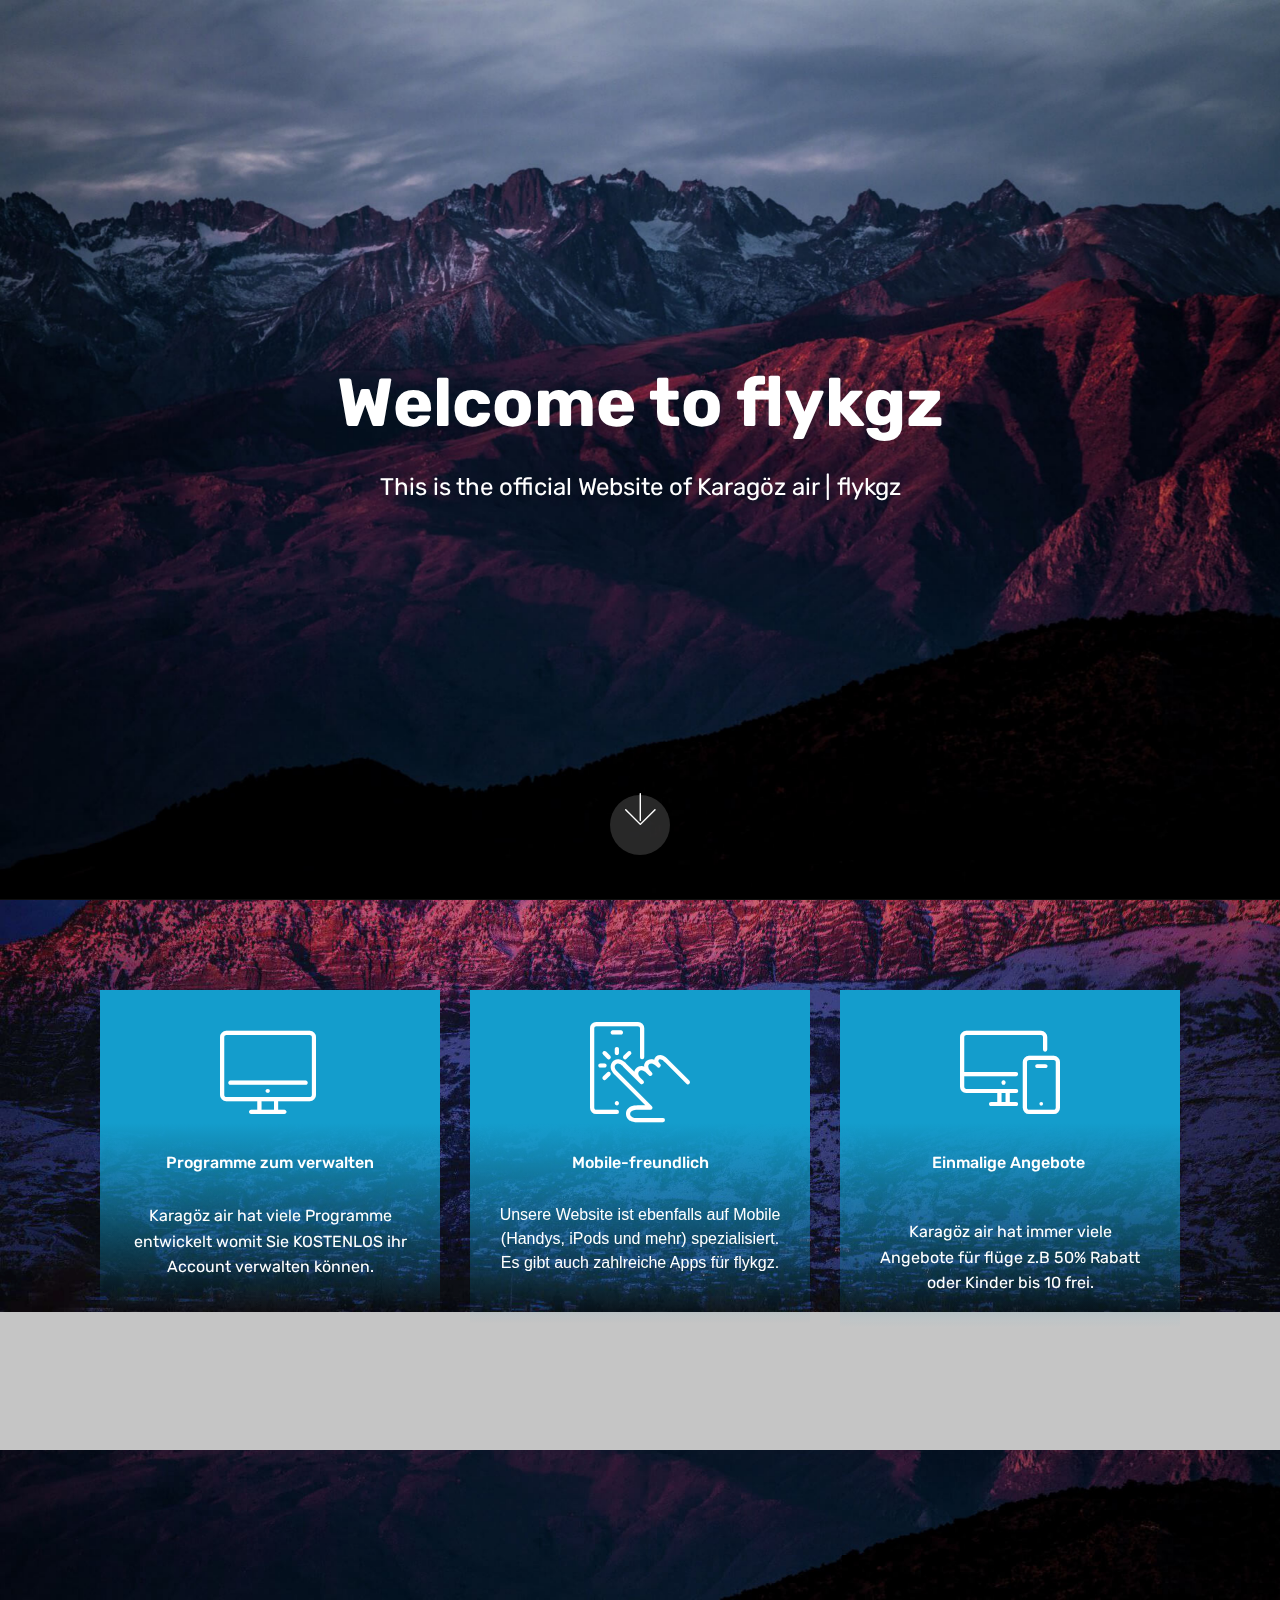
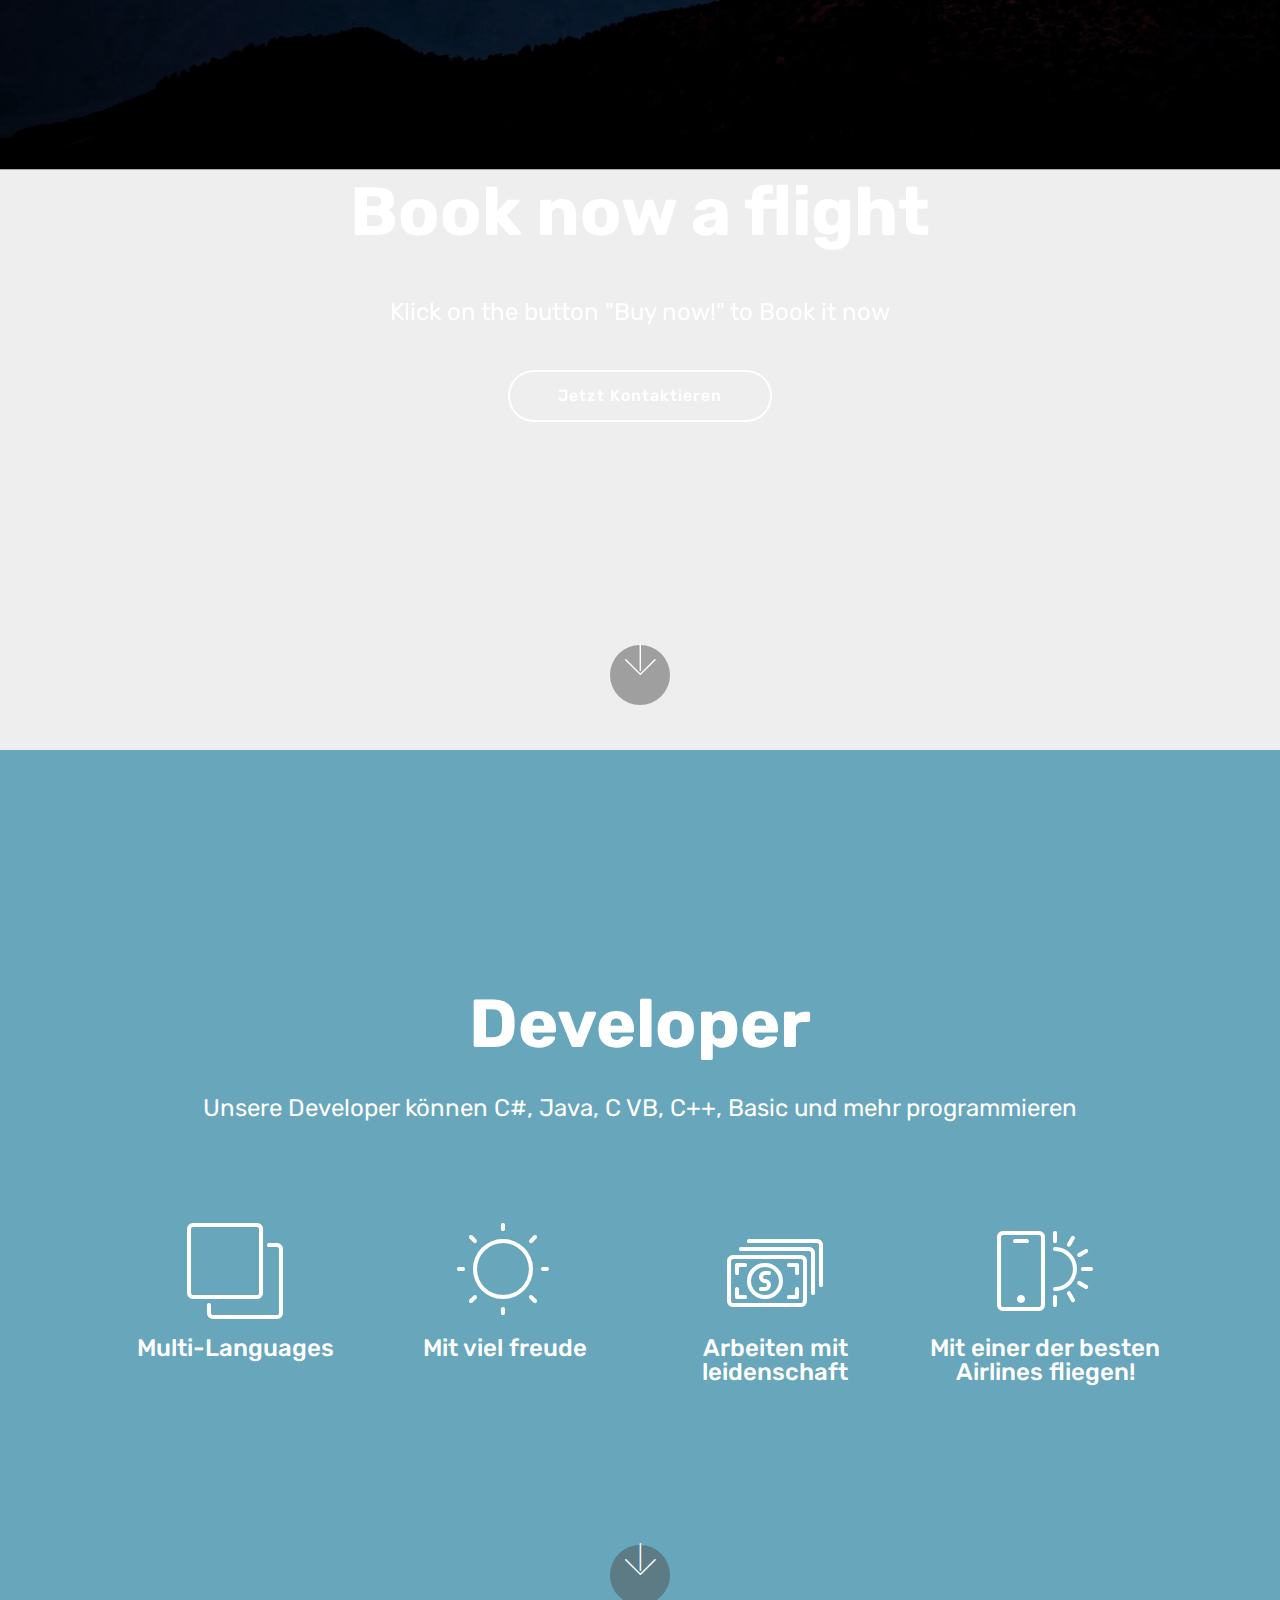
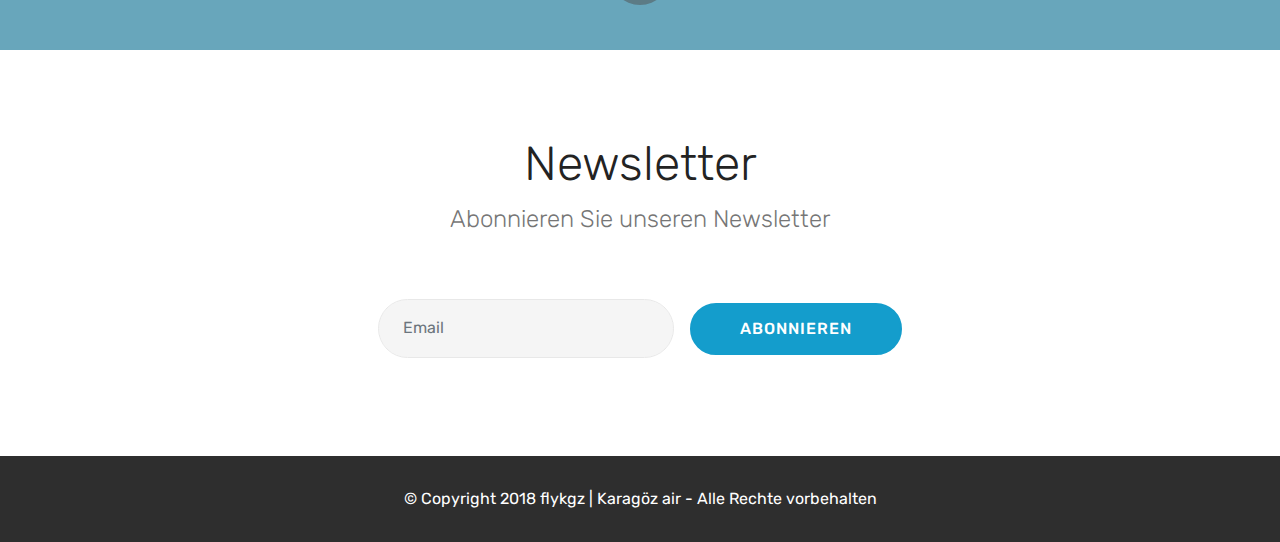
==== commit db5781d3: "create github pages" ====
--- a/index.html
+++ b/index.html
@@ -45,7 +45,62 @@
     </div>
 </section>
 
-<section class="engine"><a href="https://mobirise.me/r">free bootstrap template</a></section><section class="cid-qRtIk9mfCb mbr-fullscreen mbr-parallax-background" id="header2-h">
+<section class="engine"><a href="https://mobirise.me/v">free html templates</a></section><section class="features8 cid-qRyo3FTnSX mbr-parallax-background" id="features8-j">
+
+    
+
+    <div class="mbr-overlay" style="opacity: 0.2; background-color: rgb(35, 35, 35);">
+    </div>
+
+    <div class="container">
+        <div class="media-container-row">
+
+            <div class="card  col-12 col-md-6 col-lg-4">
+                <div class="card-img">
+                    <span class="mbri-desktop mbr-iconfont"></span>
+                </div>
+                <div class="card-box align-center">
+                    <h4 class="card-title mbr-fonts-style display-7">
+                        Programme zum verwalten</h4>
+                    <p class="mbr-text mbr-fonts-style display-7">
+                       Karagöz air hat viele Programme entwickelt womit Sie KOSTENLOS ihr Account verwalten können.</p>
+                    
+                </div>
+            </div>
+
+            <div class="card  col-12 col-md-6 col-lg-4">
+                <div class="card-img">
+                    <span class="mbri-touch mbr-iconfont"></span>
+                </div>
+                <div class="card-box align-center">
+                    <h4 class="card-title mbr-fonts-style display-7">
+                        Mobile-freundlich
+                    </h4>
+                    <p class="mbr-text mbr-fonts-style display-7"></p><p>Unsere Website ist ebenfalls auf Mobile (Handys, iPods und mehr) spezialisiert.<br>Es gibt auch zahlreiche Apps für flykgz.</p><p></p>
+                    
+                </div>
+            </div>
+
+            <div class="card  col-12 col-md-6 col-lg-4">
+                <div class="card-img">
+                    <span class="mbri-responsive mbr-iconfont"></span>
+                </div>
+                <div class="card-box align-center">
+                    <h4 class="card-title mbr-fonts-style display-7"><p>
+                        Einmalige Angebote&nbsp;</p></h4>
+                    <p class="mbr-text mbr-fonts-style display-7">
+                       Karagöz air hat immer viele Angebote für flüge z.B 50% Rabatt oder Kinder bis 10 frei. 
+                    </p>
+                    
+                </div>
+            </div>
+
+            
+        </div>
+    </div>
+</section>
+
+<section class="cid-qRtIk9mfCb mbr-fullscreen mbr-parallax-background" id="header2-h">
 
     
 
@@ -59,7 +114,7 @@
                 
                 <p class="mbr-text pb-3 mbr-fonts-style display-5">
                     Klick on the button "Buy now!" to Book it now</p>
-                <div class="mbr-section-btn"><a class="btn btn-md btn-white-outline display-4" href="https://mobirise.com">Buy now!</a></div>
+                <div class="mbr-section-btn"><a class="btn btn-md btn-white-outline display-4" href="mailto:icomputer124@gmail.com">Jetzt Kontaktieren</a></div>
             </div>
         </div>
     </div>
@@ -67,6 +122,122 @@
         <a href="#next">
             <i class="mbri-down mbr-iconfont"></i>
         </a>
+    </div>
+</section>
+
+<section class="header12 cid-qRynYFbdoX mbr-fullscreen mbr-parallax-background" id="header12-i">
+
+    
+
+    <div class="mbr-overlay" style="opacity: 0.6; background-color: rgb(15, 118, 153);">
+    </div>
+
+    <div class="container  ">
+            <div class="media-container">
+                <div class="col-md-12 align-center">
+                    <h1 class="mbr-section-title pb-3 mbr-white mbr-bold mbr-fonts-style display-1">
+                        Developer</h1>
+                    <p class="mbr-text pb-3 mbr-white mbr-fonts-style display-5">Unsere Developer können C#, Java, C VB, C++, Basic und mehr programmieren<br></p>
+                    
+
+                    <div class="icons-media-container mbr-white">
+                        <div class="card col-12 col-md-6 col-lg-3">
+                            <div class="icon-block">
+                            <a href="https://mobirise.com/">
+                                <span class="mbri-layers mbr-iconfont"></span>
+                            </a>
+                            </div>
+                            <h5 class="mbr-fonts-style display-5">
+                                Multi-Languages</h5>
+                        </div>
+
+                        <div class="card col-12 col-md-6 col-lg-3">
+                            <div class="icon-block">
+                                <a href="https://mobirise.com/">
+                                    <span class="mbri-sun mbr-iconfont"></span>
+                                </a>
+                            </div>
+                            <h5 class="mbr-fonts-style display-5">
+                                Mit viel freude</h5>
+                        </div>
+
+                        <div class="card col-12 col-md-6 col-lg-3">
+                            <div class="icon-block">
+                                <a href="https://mobirise.com/">
+                                    <span class="mbri-cash mbr-iconfont"></span>
+                                </a>
+                            </div>
+                            <h5 class="mbr-fonts-style display-5">Arbeiten mit leidenschaft</h5>
+                        </div>
+
+                        <div class="card col-12 col-md-6 col-lg-3">
+                            <div class="icon-block">
+                                <a href="https://mobirise.com/">
+                                    <span class="mbri-mobirise mbr-iconfont"></span>
+                                </a>
+                            </div>
+                            <h5 class="mbr-fonts-style display-5">
+                                Mit einer der besten Airlines fliegen!</h5>
+                        </div>
+                    </div>
+                </div>
+            </div>
+    </div>
+
+    <div class="mbr-arrow hidden-sm-down" aria-hidden="true">
+        <a href="#next">
+            <i class="mbri-down mbr-iconfont"></i>
+        </a>
+    </div>
+</section>
+
+<section class="mbr-section form3 cid-qRyqNoWUwT" id="form3-l">
+
+    
+
+    
+
+    <div class="container">
+        <div class="row justify-content-center">
+            <div class="title col-12 col-lg-8">
+                <h2 class="align-center pb-2 mbr-fonts-style display-2">
+                    Newsletter</h2>
+                <h3 class="mbr-section-subtitle align-center pb-5 mbr-light mbr-fonts-style display-5">
+                    Abonnieren Sie unseren Newsletter
+                </h3>
+            </div>
+        </div>
+
+        <div class="row py-2 justify-content-center">
+            <div class="col-12 col-lg-6  col-md-8 " data-form-type="formoid">
+                <div data-form-alert="" hidden="">Vielen Dank! Sie haben soeben den Newsletter abonniert!</div>
+                <form class="mbr-form" action="https://mobirise.com/" method="post" data-form-title="Mobirise Form"><input type="hidden" name="email" data-form-email="true" value="5rJPNb+h2nRZ0SHk6QJ4LCUjEenT+3a0+/ieobUWrf7vFBughNs/ailbSYhZ6367E84fhCDywwLDFv90zlQ9pltN0/fUkeeuhBrVQxSG22Y4cdmbGyHSt1tixmHhzLVW" data-form-field="Email">
+                    <div class="mbr-subscribe input-group">
+                        <input class="form-control" type="email" name="email" placeholder="Email" data-form-field="Email" required="" id="email-form3-l">
+                        <span class="input-group-btn">
+                            <button href="" type="submit" class="btn btn-primary  display-4">ABONNIEREN</button>
+                        </span>
+                    </div>
+                </form>
+            </div>
+        </div>
+    </div>
+</section>
+
+<section once="" class="cid-qRyrnjQB3m" id="footer6-p">
+
+    
+
+    
+
+    <div class="container">
+        <div class="media-container-row align-center mbr-white">
+            <div class="col-12">
+                <p class="mbr-text mb-0 mbr-fonts-style display-7">
+                    © Copyright 2018 flykgz | Karagöz air - Alle Rechte vorbehalten
+                </p>
+            </div>
+        </div>
     </div>
 </section>
 
@@ -77,7 +248,9 @@
   <script src="assets/bootstrap/js/bootstrap.min.js"></script>
   <script src="assets/smoothscroll/smooth-scroll.js"></script>
   <script src="assets/parallax/jarallax.min.js"></script>
+  <script src="assets/vimeoplayer/jquery.mb.vimeo_player.js"></script>
   <script src="assets/theme/js/script.js"></script>
+  <script src="assets/formoid/formoid.min.js"></script>
   
   
 </body>
--- a/assets/mobirise/css/mbr-additional.css
+++ b/assets/mobirise/css/mbr-additional.css
@@ -1375,6 +1375,178 @@
 .cid-qRtI6xSHS1 {
   background-image: url("../../../assets/images/jumbotron.jpg");
 }
+.cid-qRyo3FTnSX {
+  padding-top: 90px;
+  padding-bottom: 90px;
+  background-image: url("../../../assets/images/background6.jpg");
+}
+.cid-qRyo3FTnSX h4 {
+  font-weight: 500;
+  color: #ffffff;
+}
+.cid-qRyo3FTnSX p {
+  color: #ffffff;
+}
+.cid-qRyo3FTnSX .card {
+  margin-bottom: 2rem;
+}
+.cid-qRyo3FTnSX .card-img {
+  border-radius: 0;
+  padding: 2rem 2rem 0 2rem;
+  background-color: #149dcc;
+}
+.cid-qRyo3FTnSX .card-img span {
+  font-size: 100px;
+  color: #ffffff;
+}
+.cid-qRyo3FTnSX .card-box {
+  padding-bottom: 2rem;
+  background-color: #149dcc;
+  background: linear-gradient(#149dcc, transparent);
+}
+.cid-qRyo3FTnSX .card-box .card-title {
+  margin: 0;
+  padding: 2rem 2rem 0 2rem;
+}
+.cid-qRyo3FTnSX .card-box .mbr-text {
+  margin-bottom: 0;
+  padding: 2rem 2rem 0 2rem;
+}
+.cid-qRyo3FTnSX .card-box .mbr-section-btn {
+  padding-top: 1rem;
+}
+.cid-qRyo3FTnSX .card-box .mbr-section-btn a {
+  margin-top: 1rem;
+  margin-bottom: 0;
+}
 .cid-qRtIk9mfCb {
   background-image: url("../../../assets/images/jumbotron.jpg");
 }
+.cid-qRynYFbdoX {
+  background-image: url("../../../assets/images/03.jpg");
+}
+.cid-qRynYFbdoX .icons-media-container {
+  display: flex;
+  justify-content: center;
+  -webkit-justify-content: center;
+  flex-direction: row;
+  -webkit-flex-direction: row;
+  flex-wrap: wrap;
+  -webkit-flex-wrap: wrap;
+  padding-top: 4rem;
+}
+.cid-qRynYFbdoX .icons-media-container .mbr-iconfont {
+  font-size: 96px;
+  color: #ffffff;
+}
+.cid-qRynYFbdoX .icons-media-container .icon-block {
+  padding-bottom: 1rem;
+}
+.cid-qRynYFbdoX .mbr-text {
+  color: #ffffff;
+}
+.cid-qRynYFbdoX .card {
+  padding-bottom: 1.5rem;
+}
+.cid-qRyqNoWUwT {
+  padding-top: 90px;
+  padding-bottom: 90px;
+  background-color: #ffffff;
+}
+.cid-qRyqNoWUwT .mbr-section-subtitle {
+  color: #767676;
+}
+.cid-qRyqNoWUwT .formoid {
+  margin: auto;
+}
+.cid-qRyqNoWUwT .form-control {
+  padding-left: 1.5rem;
+  padding-right: 1.5rem;
+}
+.cid-qRyqNoWUwT a.btn {
+  flex: 0 0 auto;
+  -webkit-flex: 0 0 auto;
+}
+.cid-qRyqNoWUwT .input-group-btn {
+  align-self: center;
+  -webkit-align-self: center;
+  z-index: 3;
+}
+.cid-qRyqNoWUwT .input-group-btn .btn {
+  padding-top: 1rem;
+  padding-bottom: 1rem;
+  border-top-right-radius: 3px;
+  border-bottom-right-radius: 3px;
+}
+.cid-qRyqNoWUwT a:not([href]):not([tabindex]) {
+  color: #fff;
+}
+.cid-qRyqNoWUwT a.btn-white:not([href]):not([tabindex]) {
+  color: #333;
+}
+.cid-qRyqNoWUwT .mbr-subscribe .input-group-btn {
+  display: inline-block;
+}
+.cid-qRyqNoWUwT .mbr-subscribe .input-group-btn button,
+.cid-qRyqNoWUwT .mbr-subscribe .input-group-btn a {
+  margin-top: 0 !important;
+  margin-bottom: 0 !important;
+}
+@media (max-width: 350px) {
+  .cid-qRyqNoWUwT .mbr-subscribe {
+    flex-direction: column;
+    -webkit-flex-direction: column;
+  }
+  .cid-qRyqNoWUwT input[type="email"] {
+    width: 100%;
+    margin-bottom: 2px;
+  }
+  .cid-qRyqNoWUwT .input-group-btn {
+    width: 100%;
+  }
+  .cid-qRyqNoWUwT .input-group-btn .btn {
+    border-radius: 3px;
+  }
+}
+@media (max-width: 768px) {
+  .cid-qRyqNoWUwT .input-group-btn a.btn {
+    width: 100%;
+  }
+  .cid-qRyqNoWUwT .input-group-btn {
+    width: calc(92%);
+  }
+  .cid-qRyqNoWUwT .input-group-btn button[type="submit"] {
+    width: 100%;
+  }
+  .cid-qRyqNoWUwT .input-group {
+    display: flex;
+    flex-direction: column;
+    flex-wrap: wrap;
+    margin: auto;
+    max-width: 300px;
+  }
+  .cid-qRyqNoWUwT .input-group input[type="email"] {
+    width: 100%;
+    margin-bottom: 3px;
+  }
+  .cid-qRyqNoWUwT .input-group span {
+    display: inline;
+    padding-left: 0;
+    padding-right: 0;
+  }
+  .cid-qRyqNoWUwT .input-group-btn button,
+  .cid-qRyqNoWUwT .input-group-btn a {
+    margin-left: 0 !important;
+    margin-right: 0 !important;
+  }
+}
+@media (min-width: 769px) {
+  .cid-qRyqNoWUwT .mbr-subscribe > * {
+    margin: 0 0.5rem;
+  }
+}
+.cid-qRyrnjQB3m {
+  padding-top: 30px;
+  padding-bottom: 30px;
+  background-color: #2e2e2e;
+}
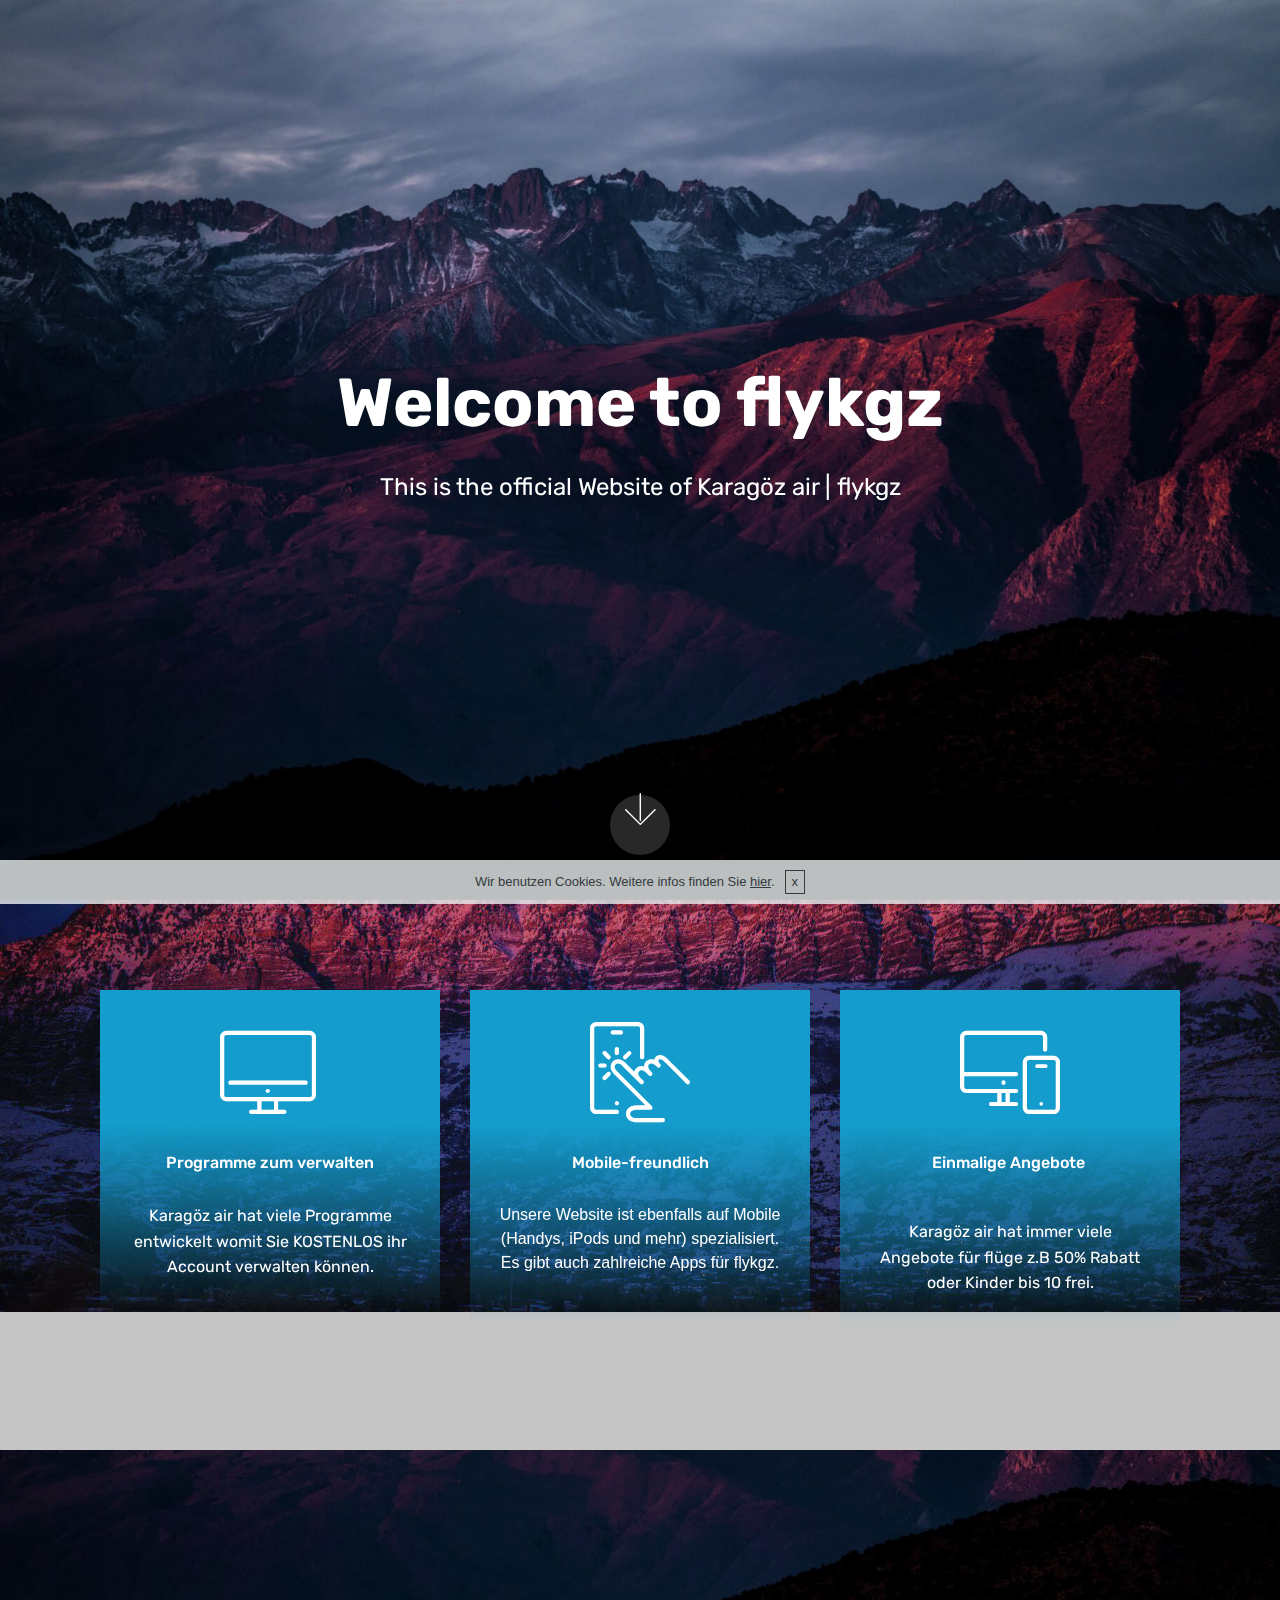
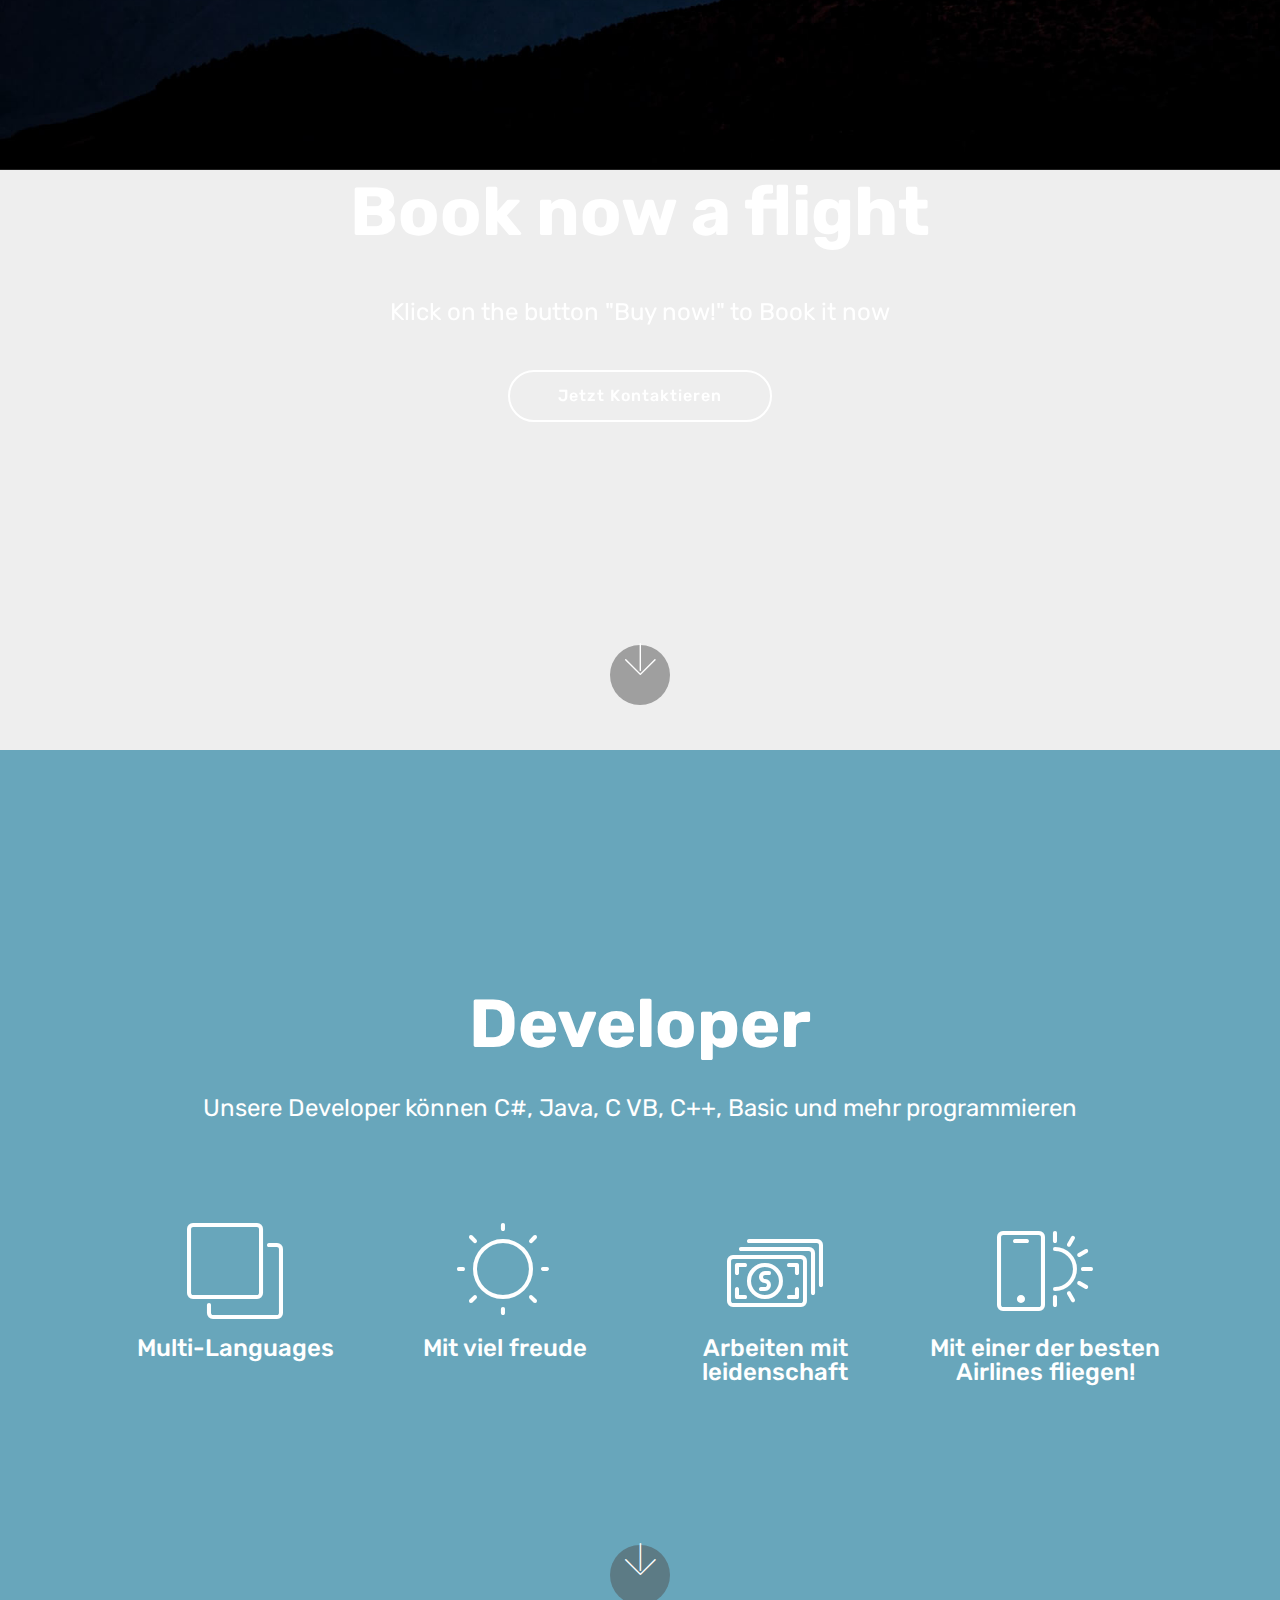
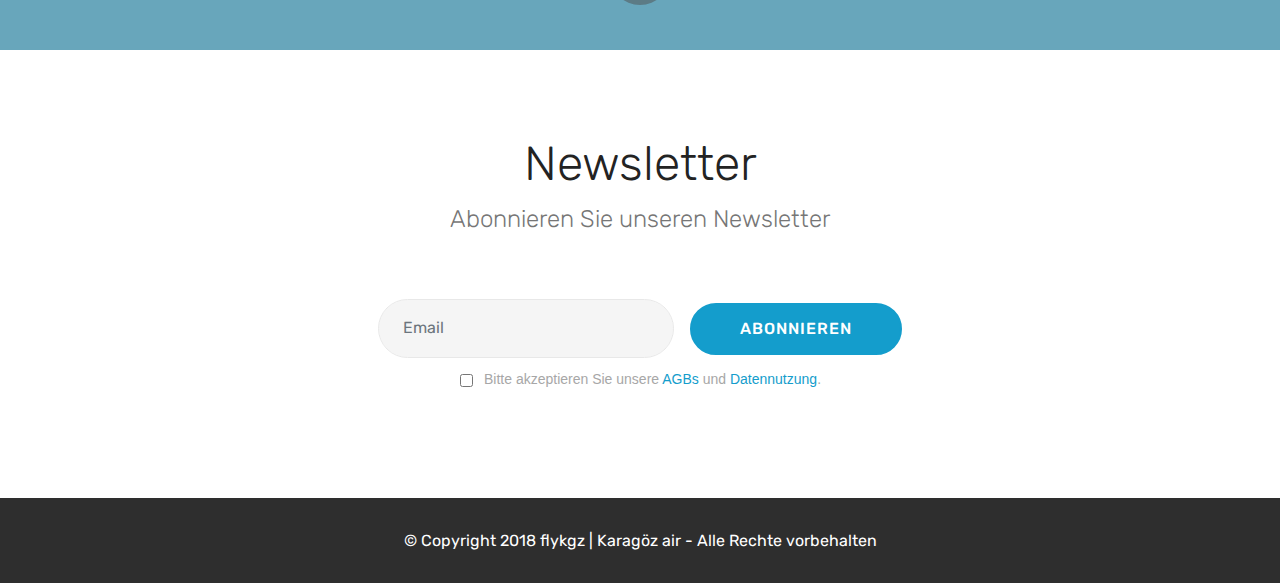
==== commit 7913b785: "create github pages" ====
--- a/index.html
+++ b/index.html
@@ -6,14 +6,15 @@
   <meta http-equiv="X-UA-Compatible" content="IE=edge">
   <meta name="generator" content="Mobirise v4.7.2, mobirise.com">
   <meta name="viewport" content="width=device-width, initial-scale=1, minimum-scale=1">
-  <link rel="shortcut icon" href="assets/images/logo4.png" type="image/x-icon">
+  <link rel="shortcut icon" href="assets/images/logomakr-5hzkfl-128x71.png" type="image/x-icon">
   <meta name="description" content="">
-  <title>Home</title>
+  <title>Startseite</title>
   <link rel="stylesheet" href="assets/web/assets/mobirise-icons/mobirise-icons.css">
   <link rel="stylesheet" href="assets/tether/tether.min.css">
   <link rel="stylesheet" href="assets/bootstrap/css/bootstrap.min.css">
   <link rel="stylesheet" href="assets/bootstrap/css/bootstrap-grid.min.css">
   <link rel="stylesheet" href="assets/bootstrap/css/bootstrap-reboot.min.css">
+  <link rel="stylesheet" href="assets/gdpr-plugin/gdpr-styles.css">
   <link rel="stylesheet" href="assets/theme/css/style.css">
   <link rel="stylesheet" href="assets/mobirise/css/mbr-additional.css" type="text/css">
   
@@ -45,7 +46,7 @@
     </div>
 </section>
 
-<section class="engine"><a href="https://mobirise.me/v">free html templates</a></section><section class="features8 cid-qRyo3FTnSX mbr-parallax-background" id="features8-j">
+<section class="engine"><a href="https://mobirise.me/a">Mobirise alternative</a></section><section class="features8 cid-qRyo3FTnSX mbr-parallax-background" id="features8-j">
 
     
 
@@ -211,14 +212,14 @@
         <div class="row py-2 justify-content-center">
             <div class="col-12 col-lg-6  col-md-8 " data-form-type="formoid">
                 <div data-form-alert="" hidden="">Vielen Dank! Sie haben soeben den Newsletter abonniert!</div>
-                <form class="mbr-form" action="https://mobirise.com/" method="post" data-form-title="Mobirise Form"><input type="hidden" name="email" data-form-email="true" value="5rJPNb+h2nRZ0SHk6QJ4LCUjEenT+3a0+/ieobUWrf7vFBughNs/ailbSYhZ6367E84fhCDywwLDFv90zlQ9pltN0/fUkeeuhBrVQxSG22Y4cdmbGyHSt1tixmHhzLVW" data-form-field="Email">
+                <form class="mbr-form" action="https://mobirise.com/" method="post" data-form-title="Mobirise Form"><input type="hidden" name="email" data-form-email="true" value="q4kFuHFrEdb6SAY4p6FBn+resHMXgWeMMOIq7GNowGoNZJ/rMvi73G8bjSjdVsGJQo2+cfNNbFn9hELuCd1cLcfyTr2FeOk07pIPEP271rl6RuXLBlwDfw1EYWvoBghF" data-form-field="Email">
                     <div class="mbr-subscribe input-group">
                         <input class="form-control" type="email" name="email" placeholder="Email" data-form-field="Email" required="" id="email-form3-l">
                         <span class="input-group-btn">
                             <button href="" type="submit" class="btn btn-primary  display-4">ABONNIEREN</button>
                         </span>
                     </div>
-                </form>
+                <span class="gdpr-block "><label><input type="checkbox" name="gdpr" id="gdpr-form3-l" required="">Bitte akzeptieren Sie unsere <a href="terms.html">AGBs</a> und <a href="policy.html">Datennutzung</a>.</label></span></form>
             </div>
         </div>
     </div>
@@ -247,11 +248,14 @@
   <script src="assets/tether/tether.min.js"></script>
   <script src="assets/bootstrap/js/bootstrap.min.js"></script>
   <script src="assets/smoothscroll/smooth-scroll.js"></script>
+  <script src="assets/cookies-alert-plugin/cookies-alert-core.js"></script>
+  <script src="assets/cookies-alert-plugin/cookies-alert-script.js"></script>
   <script src="assets/parallax/jarallax.min.js"></script>
   <script src="assets/vimeoplayer/jquery.mb.vimeo_player.js"></script>
   <script src="assets/theme/js/script.js"></script>
   <script src="assets/formoid/formoid.min.js"></script>
   
   
-</body>
+<input name="cookieData" type="hidden" data-cookie-text="Wir benutzen Cookies. Weitere infos finden Sie <a href='privacy.html'>hier</a>.">
+  </body>
 </html>--- a/assets/gdpr-plugin/gdpr-styles.css
+++ b/assets/gdpr-plugin/gdpr-styles.css
@@ -0,0 +1,21 @@
+.gdpr-block {
+    padding: 10px 0;
+    font-size: 14px;
+    display: block;
+    text-align: center;
+}
+.gdpr-block.covert {
+	display: none;
+}
+.gdpr-block label input {
+    width: 15px;
+    margin-right: 10px;
+    vertical-align: middle;
+}
+.gdpr-block label {
+    color: #a7a7a7;
+    vertical-align: middle;
+    user-select: none;
+    margin-bottom: 0;
+    display: inline;
+}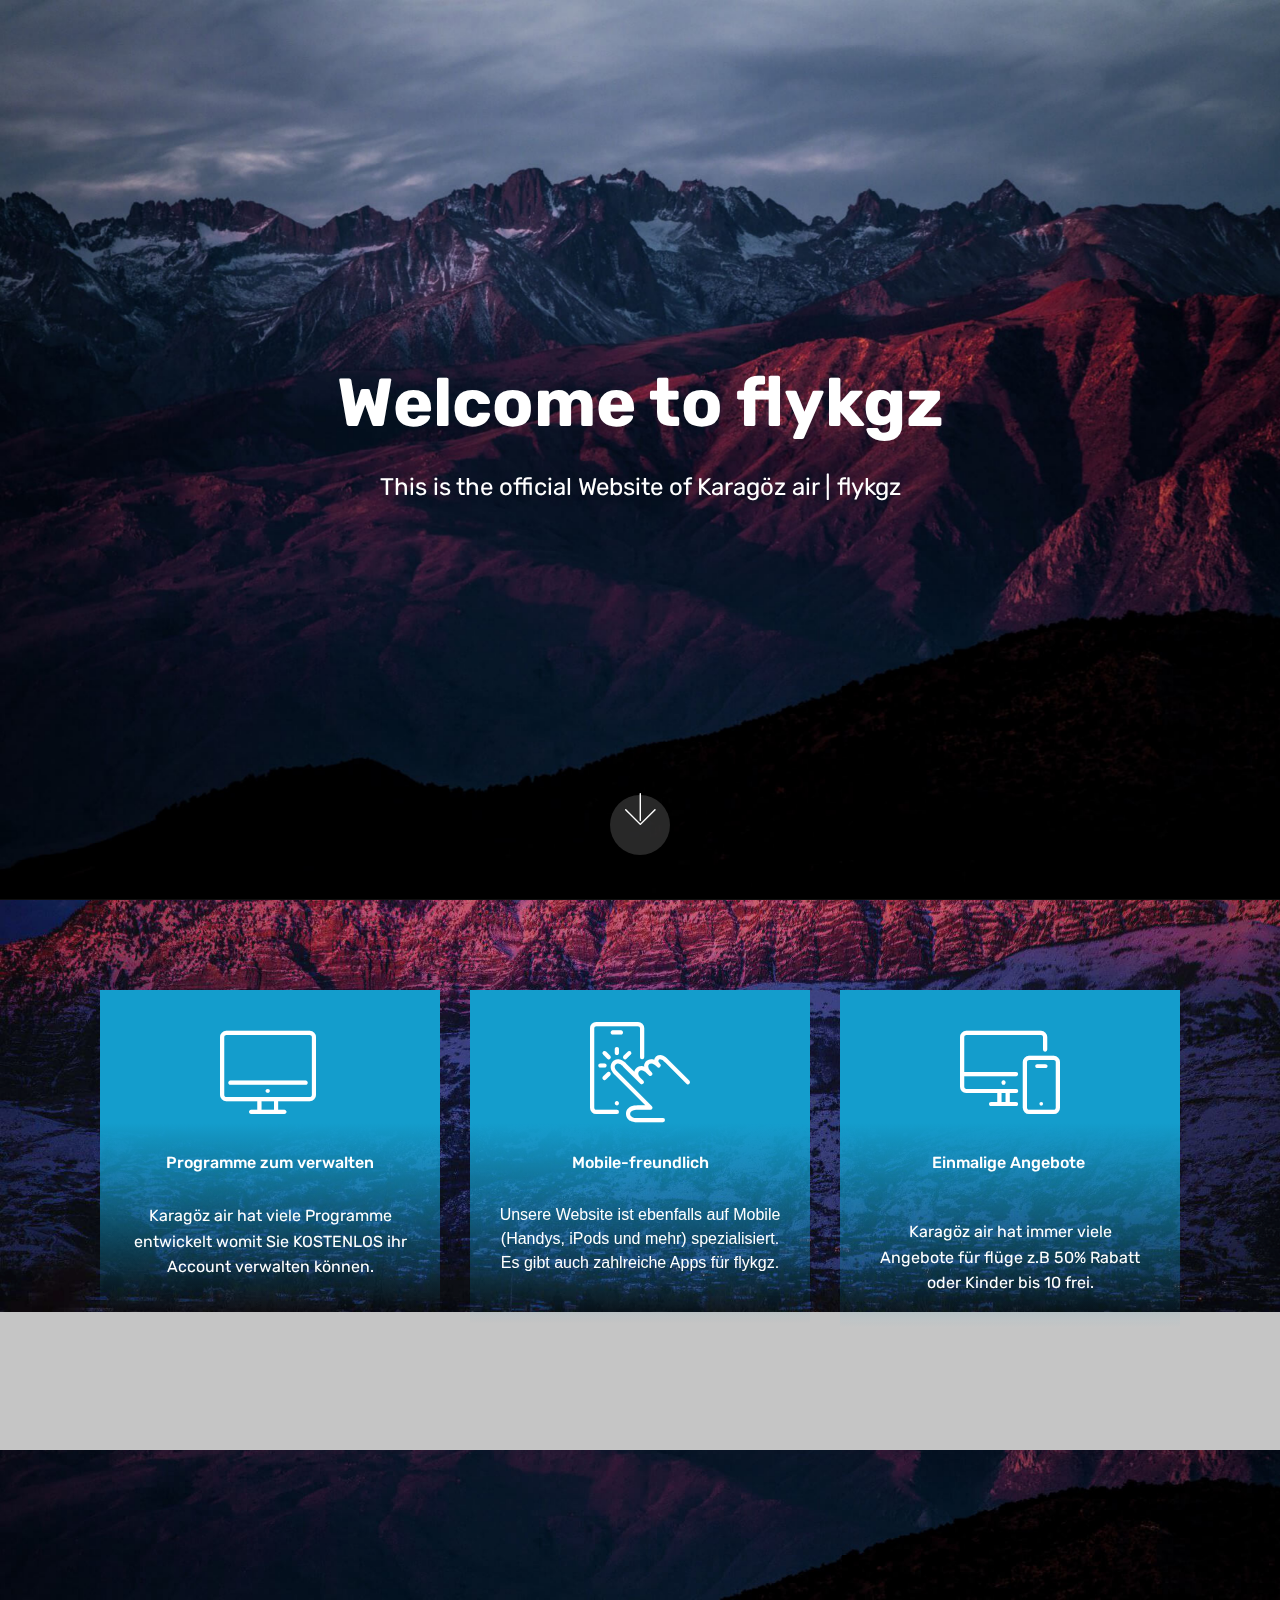
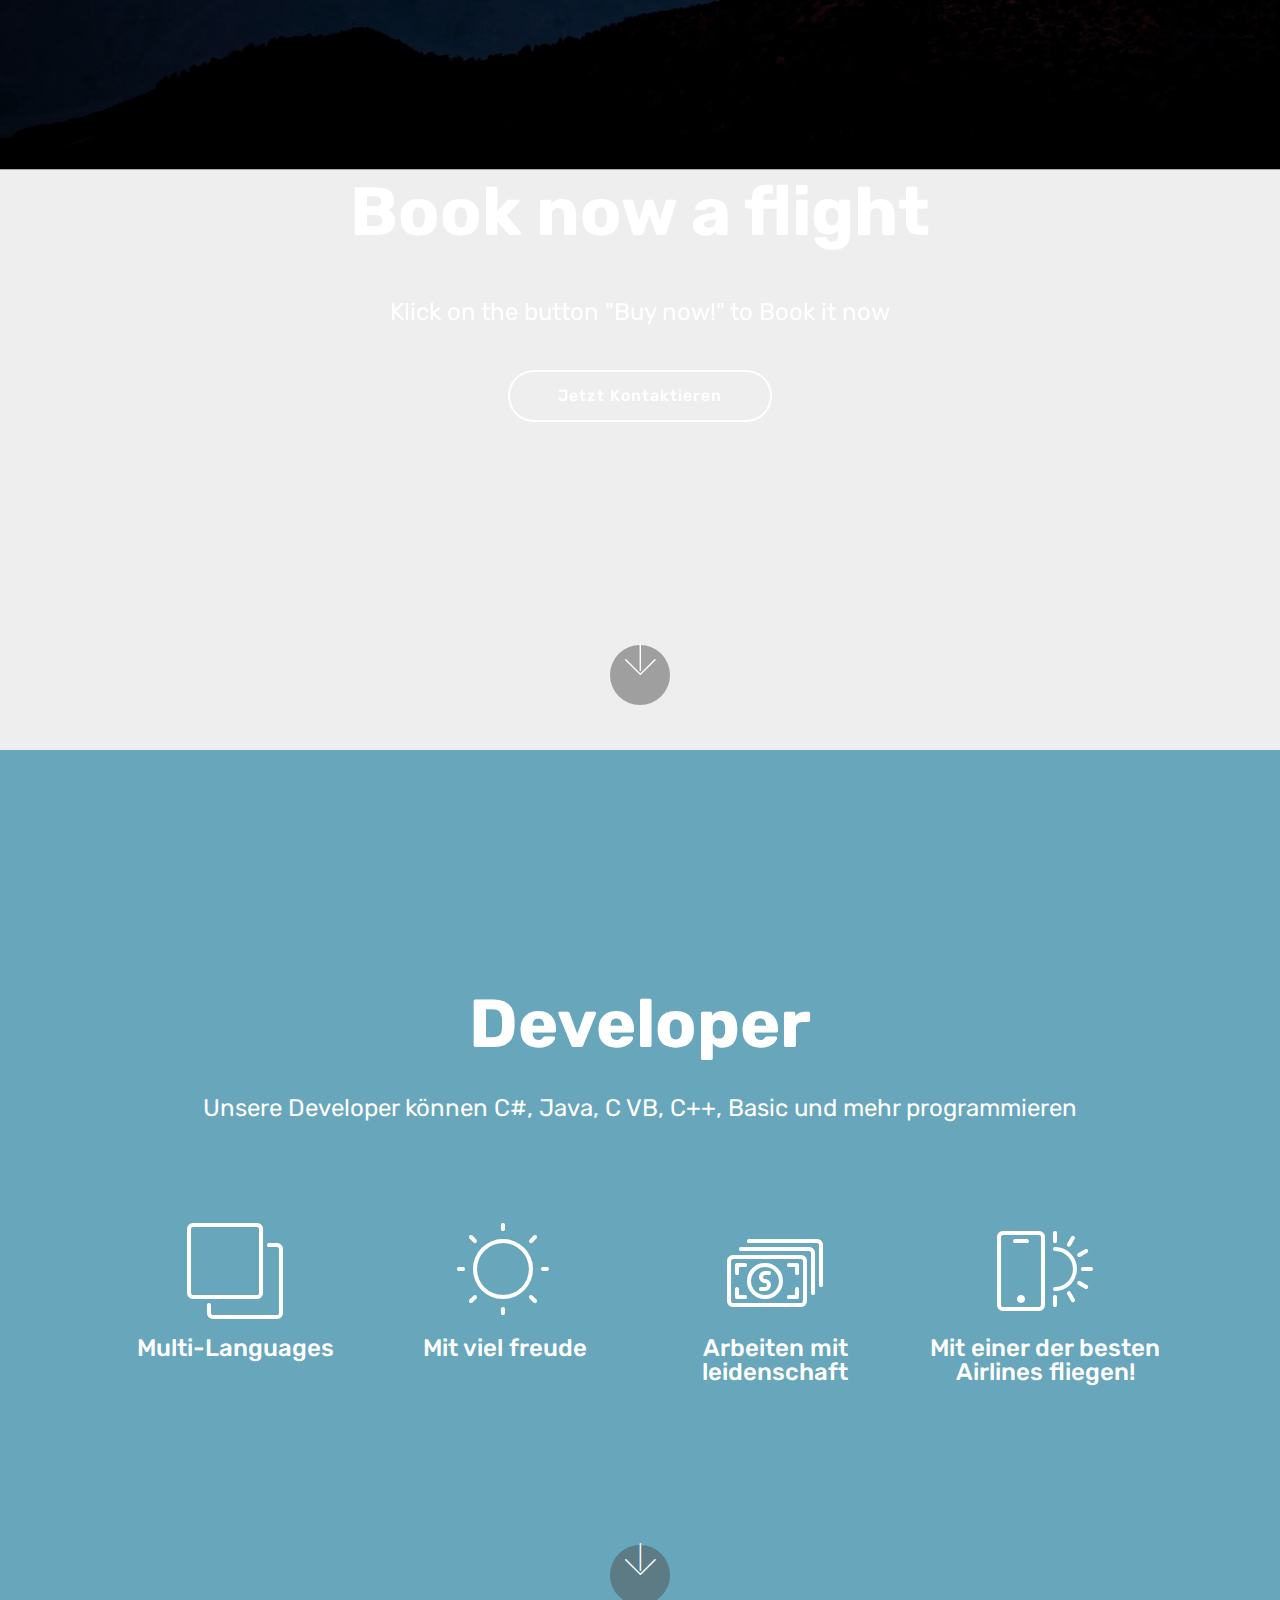
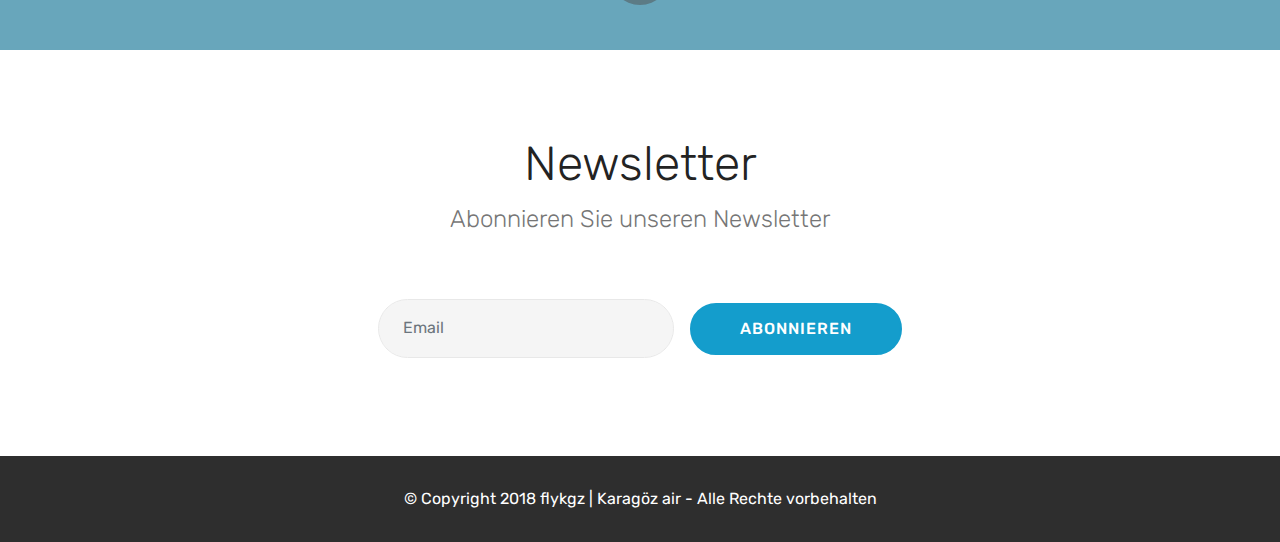
==== commit 90e212f6: "create github pages" ====
--- a/index.html
+++ b/index.html
@@ -14,7 +14,6 @@
   <link rel="stylesheet" href="assets/bootstrap/css/bootstrap.min.css">
   <link rel="stylesheet" href="assets/bootstrap/css/bootstrap-grid.min.css">
   <link rel="stylesheet" href="assets/bootstrap/css/bootstrap-reboot.min.css">
-  <link rel="stylesheet" href="assets/gdpr-plugin/gdpr-styles.css">
   <link rel="stylesheet" href="assets/theme/css/style.css">
   <link rel="stylesheet" href="assets/mobirise/css/mbr-additional.css" type="text/css">
   
@@ -22,6 +21,21 @@
   
 </head>
 <body>
+
+<!-- Google Analytics -->
+<!-- Global site tag (gtag.js) - Google Analytics -->
+<script async src="https://www.googletagmanager.com/gtag/js?id=UA-118962864-1"></script>
+<script>
+  window.dataLayer = window.dataLayer || [];
+  function gtag(){dataLayer.push(arguments);}
+  gtag('js', new Date());
+
+  gtag('config', 'UA-118962864-1');
+</script>
+
+<!-- /Google Analytics -->
+
+
   <section class="cid-qRtI6xSHS1 mbr-fullscreen mbr-parallax-background" id="header2-f">
 
     
@@ -46,7 +60,7 @@
     </div>
 </section>
 
-<section class="engine"><a href="https://mobirise.me/a">Mobirise alternative</a></section><section class="features8 cid-qRyo3FTnSX mbr-parallax-background" id="features8-j">
+<section class="engine"><a href="https://mobirise.me/t">amp templates</a></section><section class="features8 cid-qRyo3FTnSX mbr-parallax-background" id="features8-j">
 
     
 
@@ -212,14 +226,14 @@
         <div class="row py-2 justify-content-center">
             <div class="col-12 col-lg-6  col-md-8 " data-form-type="formoid">
                 <div data-form-alert="" hidden="">Vielen Dank! Sie haben soeben den Newsletter abonniert!</div>
-                <form class="mbr-form" action="https://mobirise.com/" method="post" data-form-title="Mobirise Form"><input type="hidden" name="email" data-form-email="true" value="q4kFuHFrEdb6SAY4p6FBn+resHMXgWeMMOIq7GNowGoNZJ/rMvi73G8bjSjdVsGJQo2+cfNNbFn9hELuCd1cLcfyTr2FeOk07pIPEP271rl6RuXLBlwDfw1EYWvoBghF" data-form-field="Email">
+                <form class="mbr-form" action="https://mobirise.com/" method="post" data-form-title="Mobirise Form"><input type="hidden" name="email" data-form-email="true" value="yRBWvcTYknEf7aPml2NxD/3inqQYlDA8cEDfP3XFeZ/839CjnYnSvS43RXH62FRA6DRFdQ4jDeghiGFFkyJ7hv3FaSdqXzX+F64pR5L7HlGSAOFNe8uTEQMl8/pM6RIy" data-form-field="Email">
                     <div class="mbr-subscribe input-group">
                         <input class="form-control" type="email" name="email" placeholder="Email" data-form-field="Email" required="" id="email-form3-l">
                         <span class="input-group-btn">
                             <button href="" type="submit" class="btn btn-primary  display-4">ABONNIEREN</button>
                         </span>
                     </div>
-                <span class="gdpr-block "><label><input type="checkbox" name="gdpr" id="gdpr-form3-l" required="">Bitte akzeptieren Sie unsere <a href="terms.html">AGBs</a> und <a href="policy.html">Datennutzung</a>.</label></span></form>
+                </form>
             </div>
         </div>
     </div>
@@ -248,14 +262,11 @@
   <script src="assets/tether/tether.min.js"></script>
   <script src="assets/bootstrap/js/bootstrap.min.js"></script>
   <script src="assets/smoothscroll/smooth-scroll.js"></script>
-  <script src="assets/cookies-alert-plugin/cookies-alert-core.js"></script>
-  <script src="assets/cookies-alert-plugin/cookies-alert-script.js"></script>
   <script src="assets/parallax/jarallax.min.js"></script>
   <script src="assets/vimeoplayer/jquery.mb.vimeo_player.js"></script>
   <script src="assets/theme/js/script.js"></script>
   <script src="assets/formoid/formoid.min.js"></script>
   
   
-<input name="cookieData" type="hidden" data-cookie-text="Wir benutzen Cookies. Weitere infos finden Sie <a href='privacy.html'>hier</a>.">
-  </body>
+</body>
 </html>--- a/assets/mobirise/css/mbr-additional.css
+++ b/assets/mobirise/css/mbr-additional.css
@@ -1550,3 +1550,8 @@
   padding-bottom: 30px;
   background-color: #2e2e2e;
 }
+.cid-qRyrnjQB3m {
+  padding-top: 30px;
+  padding-bottom: 30px;
+  background-color: #2e2e2e;
+}
